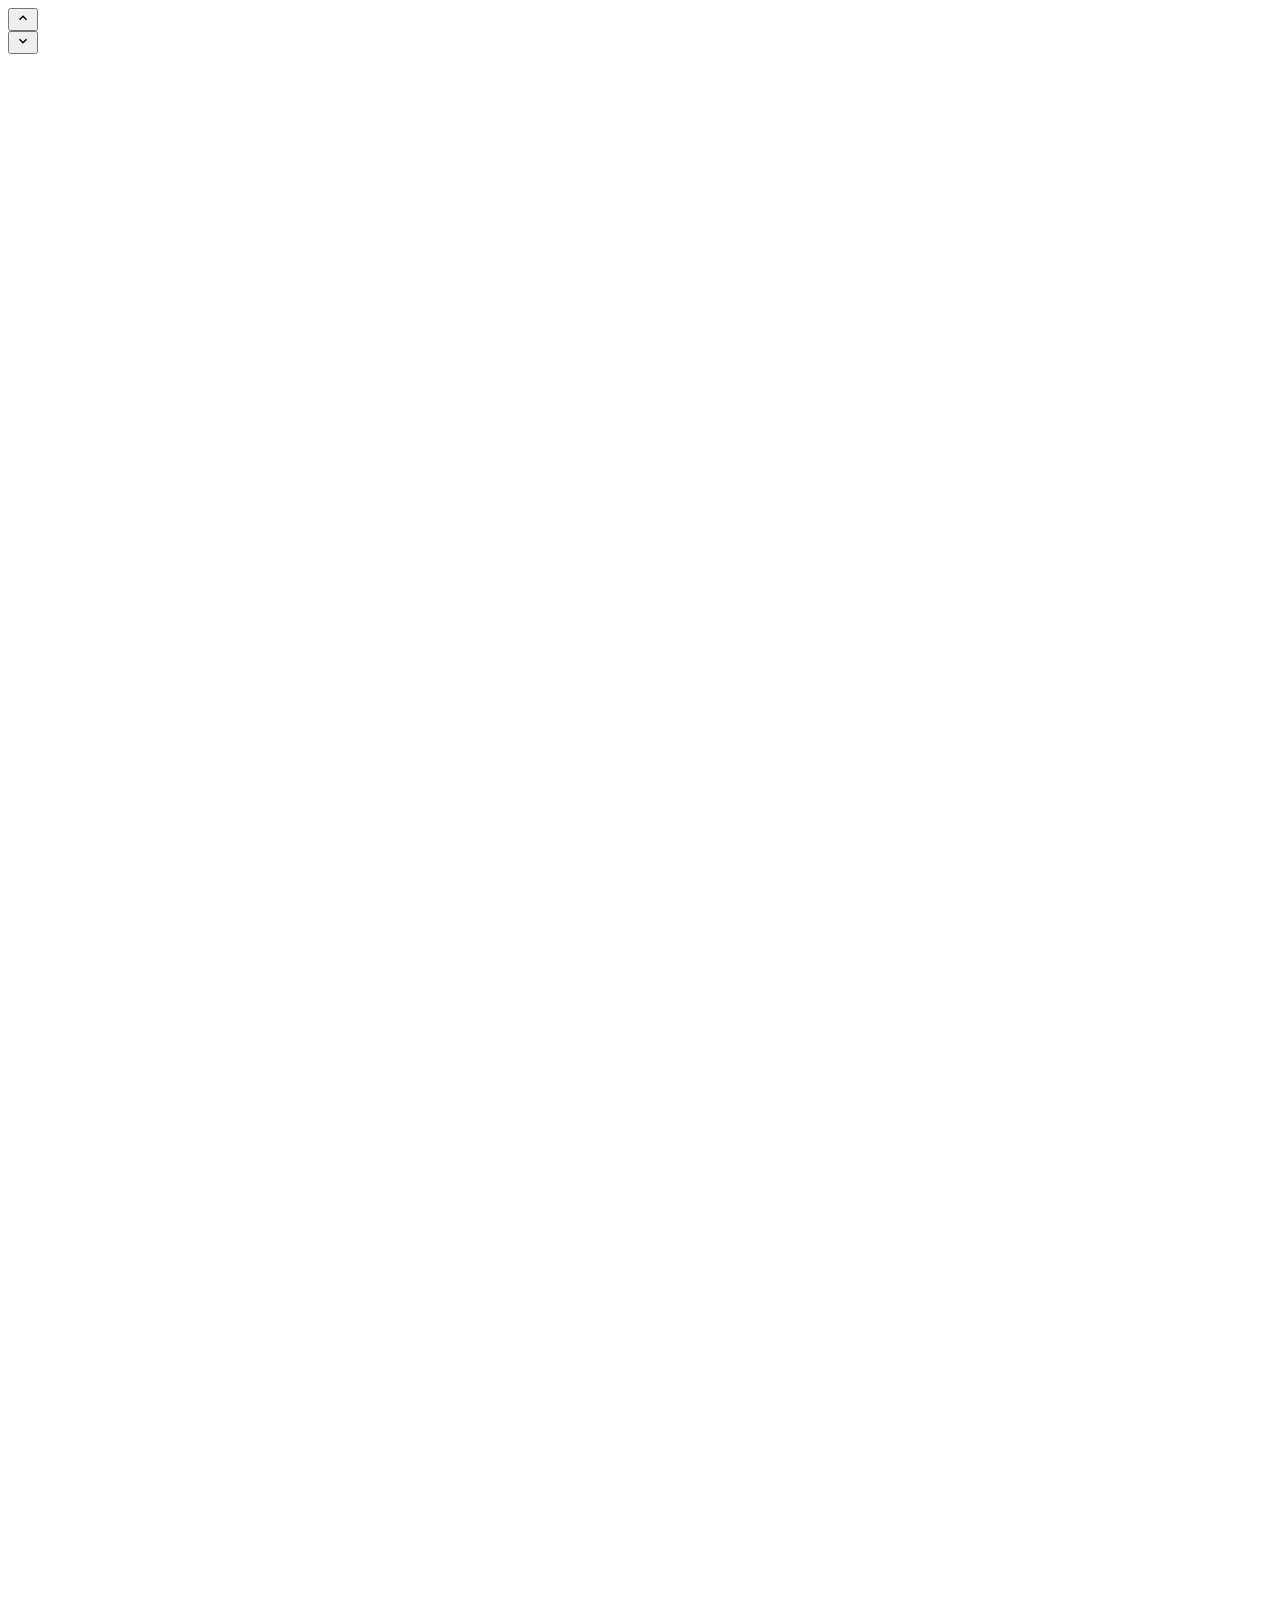
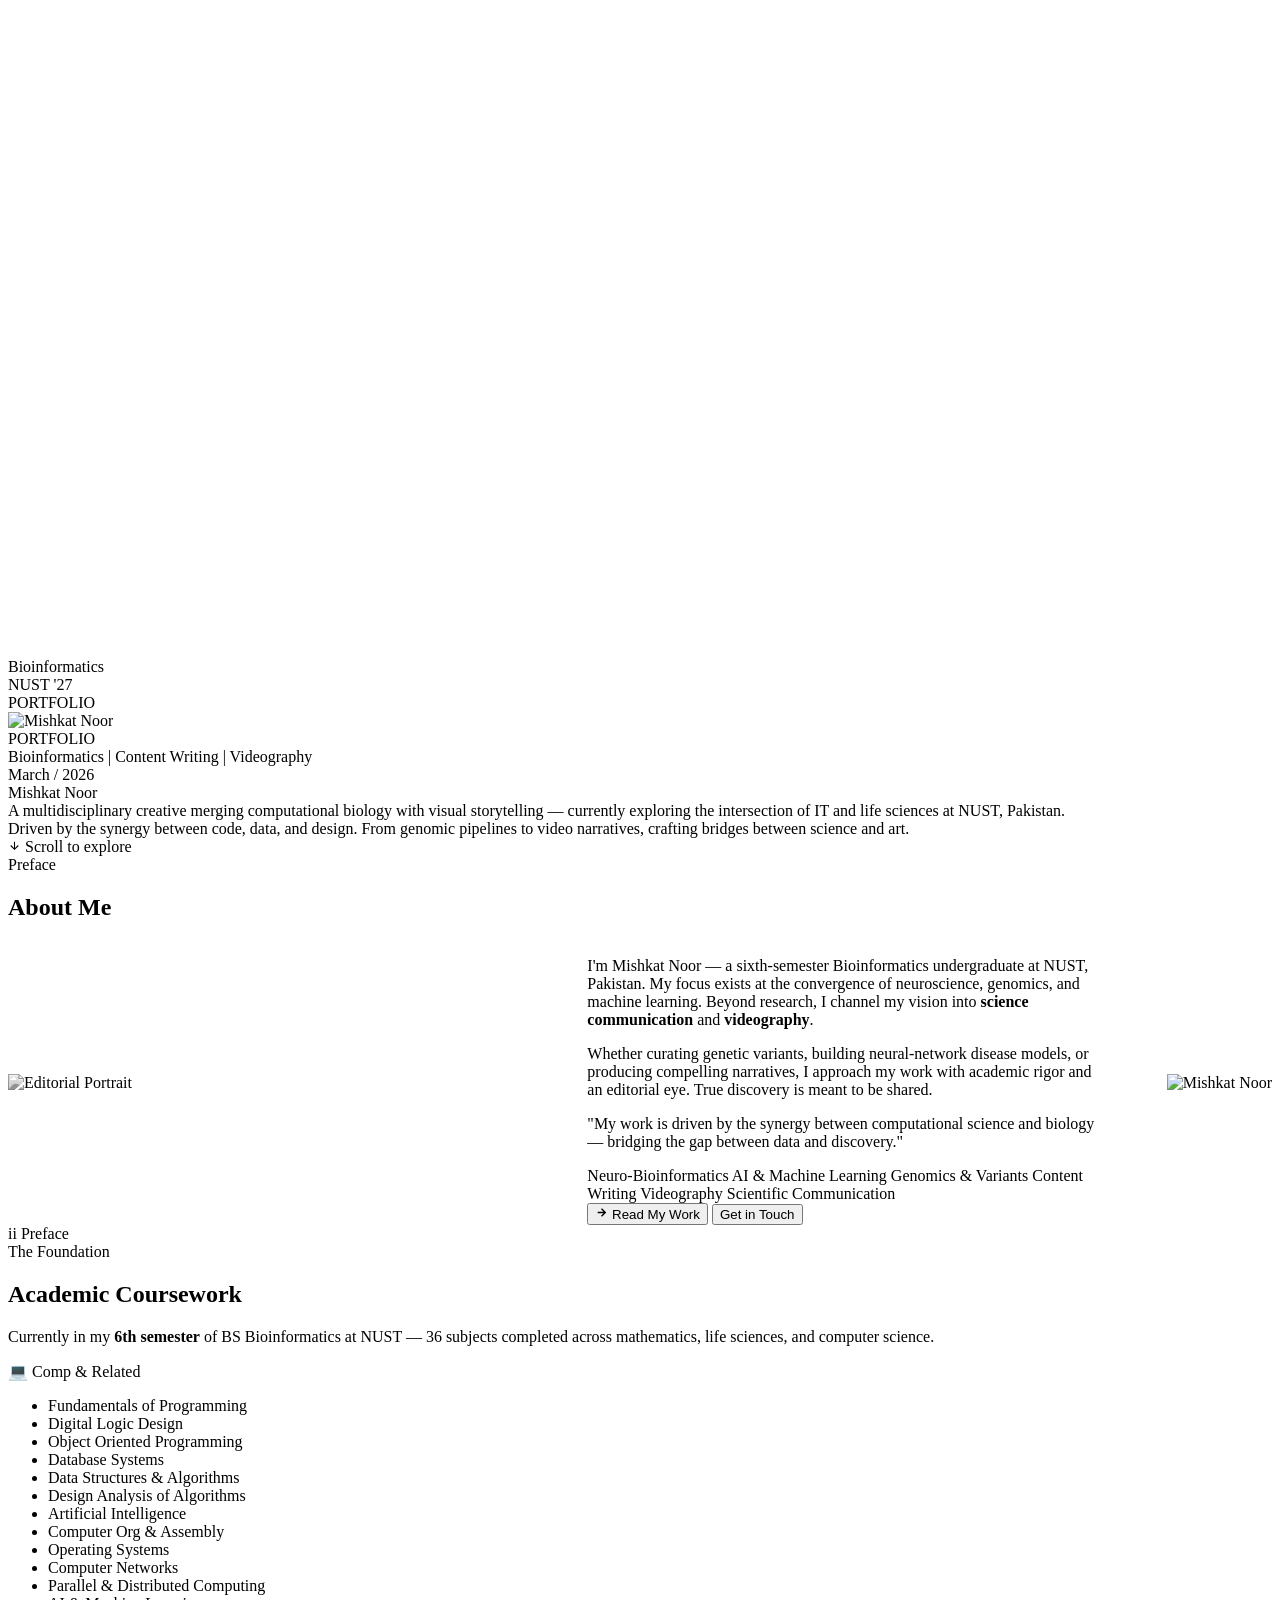
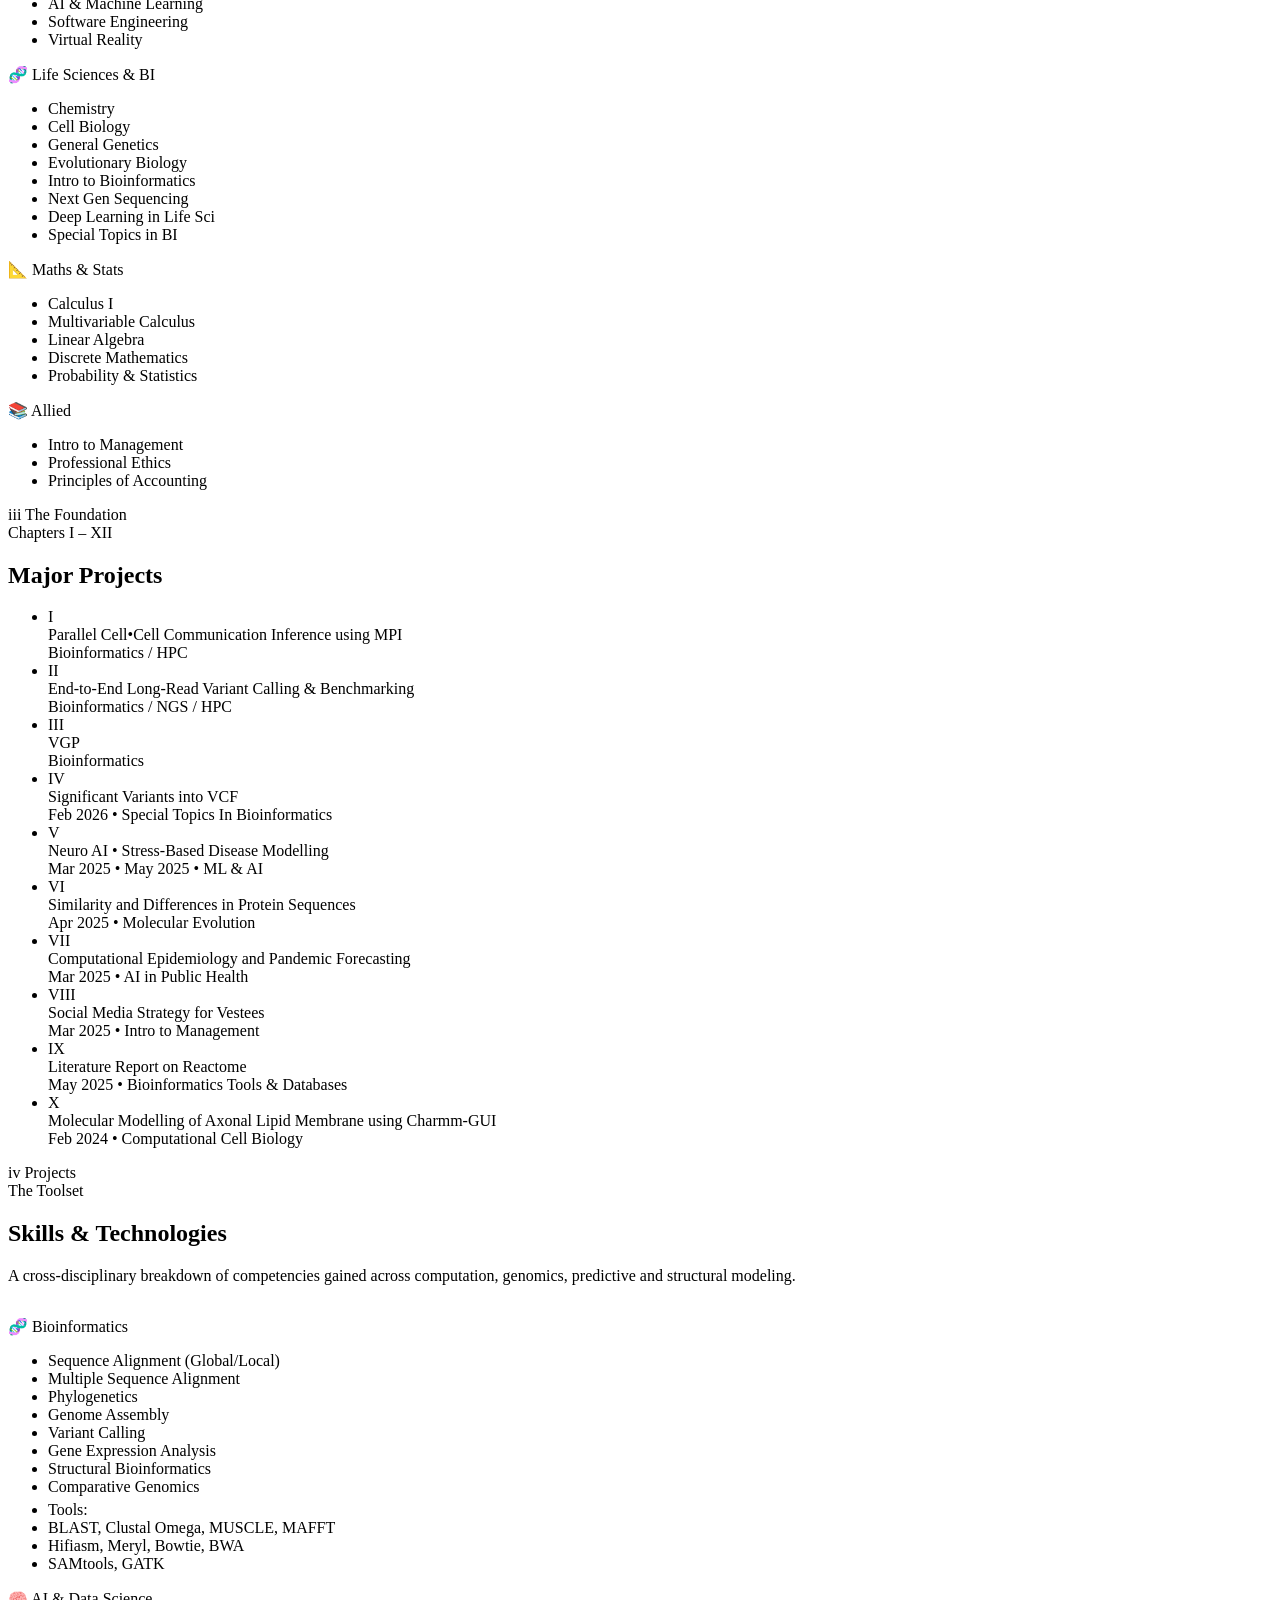
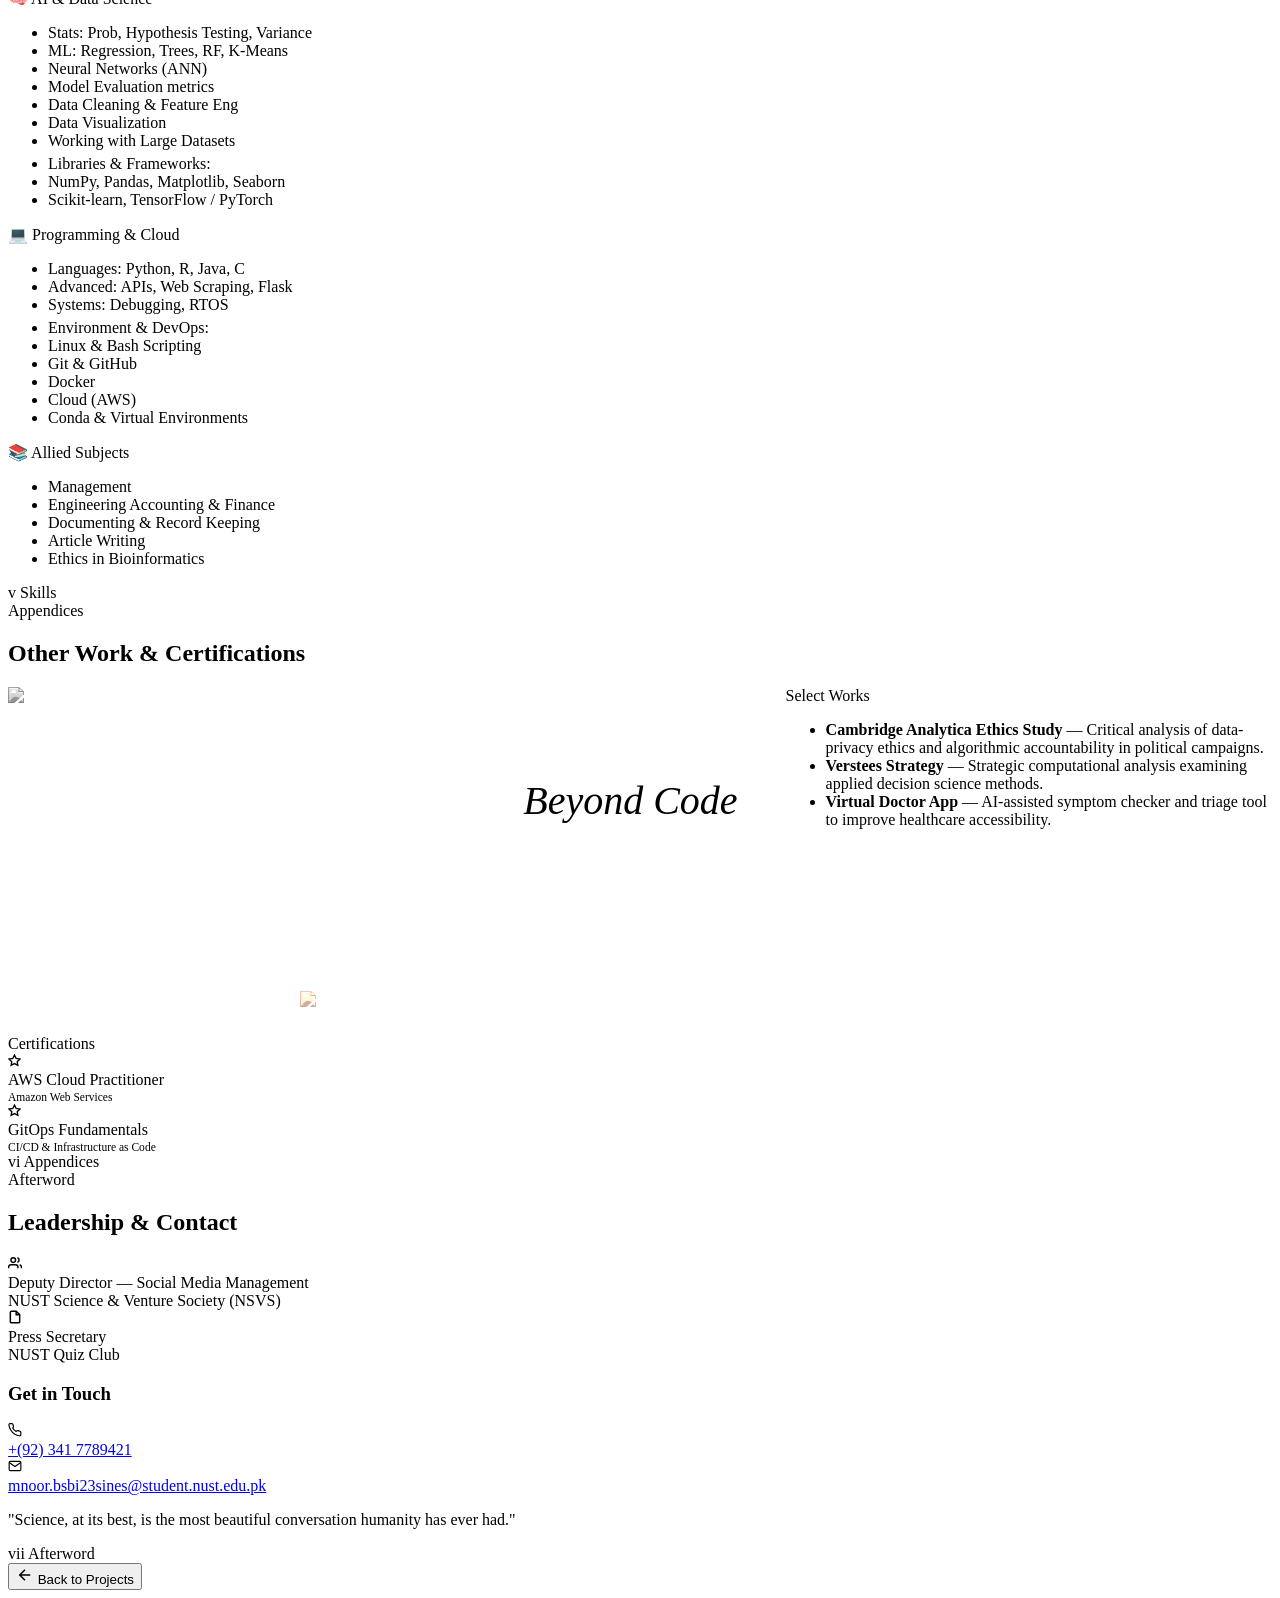
==== index.html @ e9799fce "Portfolio file" ====
<!DOCTYPE html>
<html lang="en">

<head>
  <meta charset="UTF-8" />
  <meta name="viewport" content="width=device-width, initial-scale=1.0" />
  <title>Mishkat Noor — Bioinformatics @ NUST</title>
  <meta name="description"
    content="Portfolio of Mishkat Noor, BSc Bioinformatics student at NUST (2023-27), specialising in Neuro-Bioinformatics, AI/ML and scientific communication." />
  <link rel="preconnect" href="https://fonts.googleapis.com" />
  <link rel="preconnect" href="https://fonts.gstatic.com" crossorigin />
  <link
    href="https://fonts.googleapis.com/css2?family=Syne:wght@400;500;600;700;800&family=Playfair+Display:ital,wght@0,400;0,500;0,600;0,700;1,400;1,500&family=Inter:wght@300;400;500;600&display=swap"
    rel="stylesheet" />

  <link rel="stylesheet" href="style.css" />
  <link rel="stylesheet" href="editorial-override.css" />
</head>

<body>

  <div id="progress"></div>

  <!-- Arrow Up -->
  <button class="nav-arrow hidden" id="arrow-up" aria-label="Previous page">
    <svg width="14" height="14" viewBox="0 0 24 24" fill="none" stroke="currentColor" stroke-width="2.5">
      <path d="M18 15l-6-6-6 6" />
    </svg>
  </button>

  <!-- Page Dots -->
  <div id="page-dots"></div>

  <!-- Arrow Down -->
  <button class="nav-arrow" id="arrow-down" aria-label="Next page">
    <svg width="14" height="14" viewBox="0 0 24 24" fill="none" stroke="currentColor" stroke-width="2.5">
      <path d="M6 9l6 6 6-6" />
    </svg>
  </button>

  <!-- TOC Sidebar -->
  <nav id="toc" aria-label="Table of Contents"></nav>

  <!-- PAGER -->
  <div id="pager">
    <div id="pages-track">
      <div id="pages-strip">

        <!-- ══ PAGE 1 — HERO (Dark Editorial) ══ -->
        <section class="page hero-page" id="p0">
          <div class="hero-pop">
            <!-- Gradient line top -->
            <div class="hero-deco hero-deco-line-top"></div>

            <!-- Floating circles -->
            <div class="hero-deco hero-deco-circle hero-deco-c1"></div>
            <div class="hero-deco hero-deco-circle hero-deco-c2"></div>
            <div class="hero-deco hero-deco-circle hero-deco-c3"></div>

            <!-- Dotted arc -->
            <div class="hero-arc"></div>

            <!-- Crosshairs -->
            <div class="hero-crosshair hero-cross-1 fi d3"></div>
            <div class="hero-crosshair hero-cross-2 fi d4"></div>

            <!-- Spinning stars -->
            <div class="hero-star hero-star-1 fi d3">
              <svg viewBox="0 0 24 24" fill="none" stroke="var(--pink)" stroke-width="1.5">
                <path d="M12 2v20M2 12h20M4.93 4.93l14.14 14.14M19.07 4.93L4.93 19.07" />
              </svg>
            </div>
            <div class="hero-star hero-star-2 fi d4">
              <svg viewBox="0 0 24 24" fill="none" stroke="var(--blue)" stroke-width="1.5">
                <path d="M12 2v20M2 12h20M4.93 4.93l14.14 14.14M19.07 4.93L4.93 19.07" />
              </svg>
            </div>
            <div class="hero-star hero-star-3 fi d5">
              <svg viewBox="0 0 24 24" fill="none" stroke="var(--yellow)" stroke-width="1.5">
                <path d="M12 2v20M2 12h20M4.93 4.93l14.14 14.14M19.07 4.93L4.93 19.07" />
              </svg>
            </div>

            <!-- Pastel pills -->
            <div class="hero-pill hero-pill-1 fi d4">Bioinformatics</div>
            <div class="hero-pill hero-pill-2 fi d5">NUST '27</div>



            <!-- Back text (filled, behind photo) -->
            <div class="hero-text-layer hero-text-back fi-left" aria-hidden="true">
              <span class="hero-text-line">PORTFOLIO</span>
            </div>

            <!-- Photo (middle layer) -->
            <div class="hero-photo-wrap fi-scale d2">
              <img src="src/dp.png" alt="Mishkat Noor" class="hero-photo-pop" />
            </div>

            <!-- Front text (outlined, in front of photo) -->
            <div class="hero-text-layer hero-text-front fi-right d1" aria-hidden="true">
              <span class="hero-text-line">PORTFOLIO</span>
            </div>

            <!-- Corner info -->
            <div class="hero-corner hero-tl fi d3">Bioinformatics | Content Writing | Videography</div>
            <div class="hero-corner hero-tr fi d3">March / 2026<br>Mishkat Noor</div>

            <!-- Bottom info panels -->
            <div class="hero-corner hero-bl fi d4">A multidisciplinary creative merging computational biology with
              visual storytelling — currently exploring the intersection
              of IT and life sciences at NUST, Pakistan.</div>
            <div class="hero-corner hero-br fi d4">Driven by the synergy between code, data, and design. From genomic
              pipelines to video narratives, crafting bridges between science and art.</div>

            <div class="hero-scroll-hint fi d5">
              <svg width="13" height="13" viewBox="0 0 24 24" fill="none" stroke="currentColor" stroke-width="2">
                <path d="M12 5v14M5 12l7 7 7-7" />
              </svg>
              Scroll to explore
            </div>
          </div>
        </section>

        <!-- ══ PAGE 2 — PREFACE ══ -->
        <section class="page" id="p1">
          <div class="page-inner">
            <span class="label fi">Preface</span>
            <div class="binding-line fi d1"></div>
            <h2 class="section-title fi d1">About Me</h2>
            <div class="preface-layout" style="display: flex; gap: 4rem; align-items: center;">
  <div style="flex: 1;"><img src="src/dp.png" alt="Editorial Portrait" style="width: 100%; object-fit: cover; filter: grayscale(100%); mix-blend-mode: multiply;" /></div>
  <div style="flex: 1;">
                <p class="fi d2">I'm Mishkat Noor — a sixth-semester Bioinformatics undergraduate at NUST, Pakistan. My focus exists at the convergence of neuroscience, genomics, and machine learning. Beyond research, I channel my vision into <strong>science communication</strong> and <strong>videography</strong>.</p>
                <p class="fi d2">Whether curating genetic variants, building neural-network disease models, or producing compelling narratives, I approach my work with academic rigor and an editorial eye. True discovery is meant to be shared.</p>
                <div class="hero-epigraph fi d3">
                  <p>"My work is driven by the synergy between computational science and biology — bridging the gap
                    between data and discovery."</p>
                </div>
                <div class="tag-wrap fi d3">
                  <span class="tag"><span class="tag-dot"></span>Neuro-Bioinformatics</span>
                  <span class="tag"><span class="tag-dot"></span>AI &amp; Machine Learning</span>
                  <span class="tag"><span class="tag-dot"></span>Genomics &amp; Variants</span>
                  <span class="tag"><span class="tag-dot"></span>Content Writing</span>
                  <span class="tag"><span class="tag-dot"></span>Videography</span>
                  <span class="tag"><span class="tag-dot"></span>Scientific Communication</span>
                </div>
                <div class="hero-cta fi d4">
                  <button class="btn-primary" onclick="goTo(3)">
                    <svg width="13" height="13" viewBox="0 0 24 24" fill="none" stroke="currentColor"
                      stroke-width="2.5">
                      <path d="M5 12h14M12 5l7 7-7 7" />
                    </svg>
                    Read My Work
                  </button>
                  <button class="btn-ghost" onclick="goTo(5)">Get in Touch</button>
                </div>
              </div>
              <div class="fi d3">
                <img src="src/dp.png" alt="Mishkat Noor" class="preface-photo" loading="lazy" />
              </div>
            </div>
          </div>
          <span class="page-num">ii</span>
          <span class="chapter-marker">Preface</span>
        </section>

        <!-- ══ PAGE 3 — FOUNDATION ══ -->
        <section class="page alt" id="p2">
          <div class="page-inner scrollable">
            <span class="label fi">The Foundation</span>
            <div class="binding-line fi d1"></div>
            <h2 class="section-title fi d1">Academic Coursework</h2>
            <p class="fi d2">Currently in my <strong>6th semester</strong> of BS Bioinformatics at NUST — 36 subjects
              completed across mathematics, life sciences, and computer science.</p>

            <div class="course-columns fi d3">
              <!-- CS & Related -->
              <div class="course-col">
                <div class="course-col-header">💻 Comp &amp; Related</div>
                <ul class="course-col-list">
                  <li>Fundamentals of Programming</li>
                  <li>Digital Logic Design</li>
                  <li>Object Oriented Programming</li>
                  <li>Database Systems</li>
                  <li>Data Structures &amp; Algorithms</li>
                  <li>Design Analysis of Algorithms</li>
                  <li>Artificial Intelligence</li>
                  <li>Computer Org &amp; Assembly</li>
                  <li>Operating Systems</li>
                  <li>Computer Networks</li>
                  <li>Parallel &amp; Distributed Computing</li>
                  <li>AI &amp; Machine Learning</li>
                  <li>Software Engineering</li>
                  <li>Virtual Reality</li>
                </ul>
              </div>

              <!-- Life Sciences & BI -->
              <div class="course-col">
                <div class="course-col-header">🧬 Life Sciences &amp; BI</div>
                <ul class="course-col-list">
                  <li>Chemistry</li>
                  <li>Cell Biology</li>
                  <li>General Genetics</li>
                  <li>Evolutionary Biology</li>
                  <li>Intro to Bioinformatics</li>
                  <li>Next Gen Sequencing</li>
                  <li>Deep Learning in Life Sci</li>
                  <li>Special Topics in BI</li>
                </ul>
              </div>

              <!-- Math & Stats -->
              <div class="course-col">
                <div class="course-col-header">📐 Maths &amp; Stats</div>
                <ul class="course-col-list">
                  <li>Calculus I</li>
                  <li>Multivariable Calculus</li>
                  <li>Linear Algebra</li>
                  <li>Discrete Mathematics</li>
                  <li>Probability &amp; Statistics</li>
                </ul>
              </div>

              <!-- Allied -->
              <div class="course-col">
                <div class="course-col-header">📚 Allied</div>
                <ul class="course-col-list">
                  <li>Intro to Management</li>
                  <li>Professional Ethics</li>
                  <li>Principles of Accounting</li>
                </ul>
              </div>
            </div>
          </div>
          <span class="page-num">iii</span>
          <span class="chapter-marker">The Foundation</span>
        </section>

        <!-- ══ PAGE 4 — CHAPTERS (PROJECTS) ══ -->
        <section class="page" id="p3">
          <div class="page-inner scrollable">
            <span class="label fi">Chapters I – XII</span>
            <div class="binding-line fi d1"></div>
            <h2 class="section-title fi d1">Major Projects</h2>
            <ul class="compact-project-list fi d2">
              <li class="compact-project-item" onclick="openProject(0)">
                <div class="compact-project-num">I</div>
                <div class="compact-project-info">
                  <div class="compact-project-title">Parallel Cell•Cell Communication Inference using MPI</div>
                  <div class="compact-project-meta">Bioinformatics / HPC</div>
                </div>
              </li>
              <li class="compact-project-item" onclick="openProject(1)">
                <div class="compact-project-num">II</div>
                <div class="compact-project-info">
                  <div class="compact-project-title">End-to-End Long-Read Variant Calling &amp; Benchmarking</div>
                  <div class="compact-project-meta">Bioinformatics / NGS / HPC</div>
                </div>
              </li>
              <li class="compact-project-item" onclick="openProject(2)">
                <div class="compact-project-num">III</div>
                <div class="compact-project-info">
                  <div class="compact-project-title">VGP</div>
                  <div class="compact-project-meta">Bioinformatics</div>
                </div>
              </li>
              <li class="compact-project-item" onclick="openProject(3)">
                <div class="compact-project-num">IV</div>
                <div class="compact-project-info">
                  <div class="compact-project-title">Significant Variants into VCF</div>
                  <div class="compact-project-meta">Feb 2026 • Special Topics In Bioinformatics</div>
                </div>
              </li>
              <li class="compact-project-item" onclick="openProject(4)">
                <div class="compact-project-num">V</div>
                <div class="compact-project-info">
                  <div class="compact-project-title">Neuro AI • Stress-Based Disease Modelling</div>
                  <div class="compact-project-meta">Mar 2025 • May 2025 • ML &amp; AI</div>
                </div>
              </li>
              <li class="compact-project-item" onclick="openProject(5)">
                <div class="compact-project-num">VI</div>
                <div class="compact-project-info">
                  <div class="compact-project-title">Similarity and Differences in Protein Sequences</div>
                  <div class="compact-project-meta">Apr 2025 • Molecular Evolution</div>
                </div>
              </li>
              <li class="compact-project-item" onclick="openProject(6)">
                <div class="compact-project-num">VII</div>
                <div class="compact-project-info">
                  <div class="compact-project-title">Computational Epidemiology and Pandemic Forecasting</div>
                  <div class="compact-project-meta">Mar 2025 • AI in Public Health</div>
                </div>
              </li>
              <li class="compact-project-item" onclick="openProject(7)">
                <div class="compact-project-num">VIII</div>
                <div class="compact-project-info">
                  <div class="compact-project-title">Social Media Strategy for Vestees</div>
                  <div class="compact-project-meta">Mar 2025 • Intro to Management</div>
                </div>
              </li>
              <li class="compact-project-item" onclick="openProject(8)">
                <div class="compact-project-num">IX</div>
                <div class="compact-project-info">
                  <div class="compact-project-title">Literature Report on Reactome</div>
                  <div class="compact-project-meta">May 2025 • Bioinformatics Tools &amp; Databases</div>
                </div>
              </li>
              <li class="compact-project-item" onclick="openProject(9)">
                <div class="compact-project-num">X</div>
                <div class="compact-project-info">
                  <div class="compact-project-title">Molecular Modelling of Axonal Lipid Membrane using Charmm-GUI</div>
                  <div class="compact-project-meta">Feb 2024 • Computational Cell Biology</div>
                </div>
              </li>
            </ul>
          </div>
          <span class="page-num">iv</span>
          <span class="chapter-marker">Projects</span>
        </section>

        <!-- ══ PAGE 5 — SKILLS ══ -->
        <section class="page alt" id="p4">
          <div class="page-inner scrollable">
            <span class="label fi">The Toolset</span>
            <div class="binding-line fi d1"></div>
            <h2 class="section-title fi d1">Skills &amp; Technologies</h2>
            <p class="fi d2">A cross-disciplinary breakdown of competencies gained across computation, genomics,
              predictive and structural modeling.</p>

            <div class="course-columns fi d3" style="margin-top: 2rem;">
              <!-- Bioinformatics & Genomics -->
              <div class="course-col">
                <div class="course-col-header">🧬 Bioinformatics</div>
                <ul class="course-col-list">
                  <li>Sequence Alignment (Global/Local)</li>
                  <li>Multiple Sequence Alignment</li>
                  <li>Phylogenetics</li>
                  <li>Genome Assembly</li>
                  <li>Variant Calling</li>
                  <li>Gene Expression Analysis</li>
                  <li>Structural Bioinformatics</li>
                  <li>Comparative Genomics</li>
                  <li style="margin-top: 5px; color: var(--ink); font-weight: 500;">Tools:</li>
                  <li>BLAST, Clustal Omega, MUSCLE, MAFFT</li>
                  <li>Hifiasm, Meryl, Bowtie, BWA</li>
                  <li>SAMtools, GATK</li>
                </ul>
              </div>

              <!-- AI & Machine Learning -->
              <div class="course-col">
                <div class="course-col-header">🧠 AI &amp; Data Science</div>
                <ul class="course-col-list">
                  <li>Stats: Prob, Hypothesis Testing, Variance</li>
                  <li>ML: Regression, Trees, RF, K-Means</li>
                  <li>Neural Networks (ANN)</li>
                  <li>Model Evaluation metrics</li>
                  <li>Data Cleaning &amp; Feature Eng</li>
                  <li>Data Visualization</li>
                  <li>Working with Large Datasets</li>
                  <li style="margin-top: 5px; color: var(--ink); font-weight: 500;">Libraries &amp; Frameworks:</li>
                  <li>NumPy, Pandas, Matplotlib, Seaborn</li>
                  <li>Scikit-learn, TensorFlow / PyTorch</li>
                </ul>
              </div>

              <!-- Dev & Systems -->
              <div class="course-col">
                <div class="course-col-header">💻 Programming &amp; Cloud</div>
                <ul class="course-col-list">
                  <li>Languages: Python, R, Java, C</li>
                  <li>Advanced: APIs, Web Scraping, Flask</li>
                  <li>Systems: Debugging, RTOS</li>
                  <li style="margin-top: 5px; color: var(--ink); font-weight: 500;">Environment &amp; DevOps:</li>
                  <li>Linux &amp; Bash Scripting</li>
                  <li>Git &amp; GitHub</li>
                  <li>Docker</li>
                  <li>Cloud (AWS)</li>
                  <li>Conda &amp; Virtual Environments</li>
                </ul>
              </div>

              <!-- Digital Logic & Core -->
              <div class="course-col">
                <div class="course-col-header">📚 Allied Subjects</div>
                <ul class="course-col-list">
                  <li>Management</li>
                  <li>Engineering Accounting &amp; Finance</li>
                  <li>Documenting &amp; Record Keeping</li>
                  <li>Article Writing</li>
                  <li>Ethics in Bioinformatics</li>
                </ul>
              </div>
            </div>
          </div>
          <span class="page-num">v</span>
          <span class="chapter-marker">Skills</span>
        </section>

        <!-- ══ PAGE 6 — APPENDICES ══ -->
        <section class="page" id="p5">
          <div class="page-inner">
            <span class="label fi">Appendices</span>
            <div class="binding-line fi d1"></div>
            <h2 class="section-title fi d1">Other Work &amp; Certifications</h2>
            <div class="appendix-grid fi d2" style="display: grid; grid-template-columns: minmax(0, 1.5fr) 1fr; gap: 3rem; align-items: start;">
  <div class="collage-layer" style="position: relative; height: 300px; width: 100%;">
    <img src="src/dp.png" style="position: absolute; top: 0; left: 0; width: 60%; filter: grayscale(100%); object-fit: cover; border: 1px solid var(--ink); z-index: 2;" />
    <img src="src/dp.png" style="position: absolute; bottom: -20px; right: 10%; width: 50%; opacity: 0.8; filter: sepia(100%) hue-rotate(330deg); z-index: 1;" />
    <div style="position: absolute; top: 30%; right: 0; font-family: var(--serif); font-size: 2.5rem; font-style: italic; color: var(--pink); z-index: 3;">Beyond Code</div>
  </div>
              <div>
                <div class="appendix-section-title">Select Works</div>
                <ul class="appendix-list">
                  <li><span><strong>Cambridge Analytica Ethics Study</strong> — Critical analysis of data-privacy ethics
                      and algorithmic accountability in political campaigns.</span></li>
                  <li><span><strong>Verstees Strategy</strong> — Strategic computational analysis examining applied
                      decision science methods.</span></li>
                  <li><span><strong>Virtual Doctor App</strong> — AI-assisted symptom checker and triage tool to improve
                      healthcare accessibility.</span></li>
                </ul>
              </div>
              <div>
                <div class="appendix-section-title">Certifications</div>
                <div class="cert-item">
                  <div class="cert-icon">
                    <svg width="13" height="13" viewBox="0 0 24 24" fill="none" stroke="currentColor"
                      stroke-width="2.5">
                      <path
                        d="M12 2l3.09 6.26L22 9.27l-5 4.87 1.18 6.88L12 17.77l-6.18 3.25L7 14.14 2 9.27l6.91-1.01L12 2z" />
                    </svg>
                  </div>
                  <div>
                    <div class="cert-name">AWS Cloud Practitioner</div>
                    <div style="font-size:.72rem;color:var(--ink-muted);margin-top:2px;">Amazon Web Services</div>
                  </div>
                </div>
                <div class="cert-item">
                  <div class="cert-icon">
                    <svg width="13" height="13" viewBox="0 0 24 24" fill="none" stroke="currentColor"
                      stroke-width="2.5">
                      <path
                        d="M12 2l3.09 6.26L22 9.27l-5 4.87 1.18 6.88L12 17.77l-6.18 3.25L7 14.14 2 9.27l6.91-1.01L12 2z" />
                    </svg>
                  </div>
                  <div>
                    <div class="cert-name">GitOps Fundamentals</div>
                    <div style="font-size:.72rem;color:var(--ink-muted);margin-top:2px;">CI/CD &amp; Infrastructure as
                      Code</div>
                  </div>
                </div>
              </div>
            </div>
          </div>
          <span class="page-num">vi</span>
          <span class="chapter-marker">Appendices</span>
        </section>

        <!-- ══ PAGE 7 — AFTERWORD ══ -->
        <section class="page alt" id="p6">
          <div class="page-inner">
            <span class="label fi">Afterword</span>
            <div class="binding-line fi d1"></div>
            <h2 class="section-title fi d1">Leadership &amp; Contact</h2>
            <div class="leadership-list fi d2">
              <div class="leadership-item">
                <div class="role-icon">
                  <svg width="14" height="14" viewBox="0 0 24 24" fill="none" stroke="currentColor" stroke-width="2.5">
                    <path d="M17 21v-2a4 4 0 0 0-4-4H5a4 4 0 0 0-4 4v2" />
                    <circle cx="9" cy="7" r="4" />
                    <path d="M23 21v-2a4 4 0 0 0-3-3.87" />
                    <path d="M16 3.13a4 4 0 0 1 0 7.75" />
                  </svg>
                </div>
                <div>
                  <div class="role-title">Deputy Director — Social Media Management</div>
                  <div class="role-org">NUST Science &amp; Venture Society (NSVS)</div>
                </div>
              </div>
              <div class="leadership-item">
                <div class="role-icon">
                  <svg width="14" height="14" viewBox="0 0 24 24" fill="none" stroke="currentColor" stroke-width="2.5">
                    <path d="M14 2H6a2 2 0 0 0-2 2v16a2 2 0 0 0 2 2h12a2 2 0 0 0 2-2V8z" />
                    <polyline points="14 2 14 8 20 8" />
                  </svg>
                </div>
                <div>
                  <div class="role-title">Press Secretary</div>
                  <div class="role-org">NUST Quiz Club</div>
                </div>
              </div>
            </div>
            <div class="contact-section fi d3">
              <h3 class="chapter-title">Get in Touch</h3>
              <div class="contact-grid">
                <div class="contact-row">
                  <div class="contact-icon">
                    <svg width="14" height="14" viewBox="0 0 24 24" fill="none" stroke="currentColor" stroke-width="2">
                      <path
                        d="M22 16.92v3a2 2 0 0 1-2.18 2 19.79 19.79 0 0 1-8.63-3.07A19.5 19.5 0 0 1 4.69 12 19.79 19.79 0 0 1 1.61 3.18 2 2 0 0 1 3.6 1h3a2 2 0 0 1 2 1.72c.127.96.361 1.903.7 2.81a2 2 0 0 1-.45 2.11L7.91 8.51a16 16 0 0 0 6 6l.93-.93a2 2 0 0 1 2.11-.45c.907.339 1.85.573 2.81.7A2 2 0 0 1 21.72 16l.2.92z" />
                    </svg>
                  </div>
                  <a href="tel:+923417789421">+(92) 341 7789421</a>
                </div>
                <div class="contact-row">
                  <div class="contact-icon">
                    <svg width="14" height="14" viewBox="0 0 24 24" fill="none" stroke="currentColor" stroke-width="2">
                      <path d="M4 4h16c1.1 0 2 .9 2 2v12c0 1.1-.9 2-2 2H4c-1.1 0-2-.9-2-2V6c0-1.1.9-2 2-2z" />
                      <polyline points="22,6 12,13 2,6" />
                    </svg>
                  </div>
                  <a href="mailto:mnoor.bsbi23sines@student.nust.edu.pk"
                    style="word-break:break-all;">mnoor.bsbi23sines@student.nust.edu.pk</a>
                </div>
              </div>
            </div>
            <p class="closing-note fi d4">"Science, at its best, is the most beautiful conversation humanity has ever
              had."</p>
          </div>
          <span class="page-num">vii</span>
          <span class="chapter-marker">Afterword</span>
        </section>

      </div><!-- /pages-strip -->
    </div><!-- /pages-track -->
  </div><!-- /pager -->

  <!-- Project Modal -->
  <div id="project-modal" class="project-modal">
    <button class="modal-close-btn" onclick="closeProject()">
      <svg width="18" height="18" viewBox="0 0 24 24" fill="none" stroke="currentColor" stroke-width="2">
        <path d="M19 12H5M12 19l-7-7 7-7" />
      </svg>
      Back to Projects
    </button>
    <div id="project-modal-content" class="modal-content-wrap"></div>
  </div>

  <script src="app.js" defer></script>

</body>

</html>
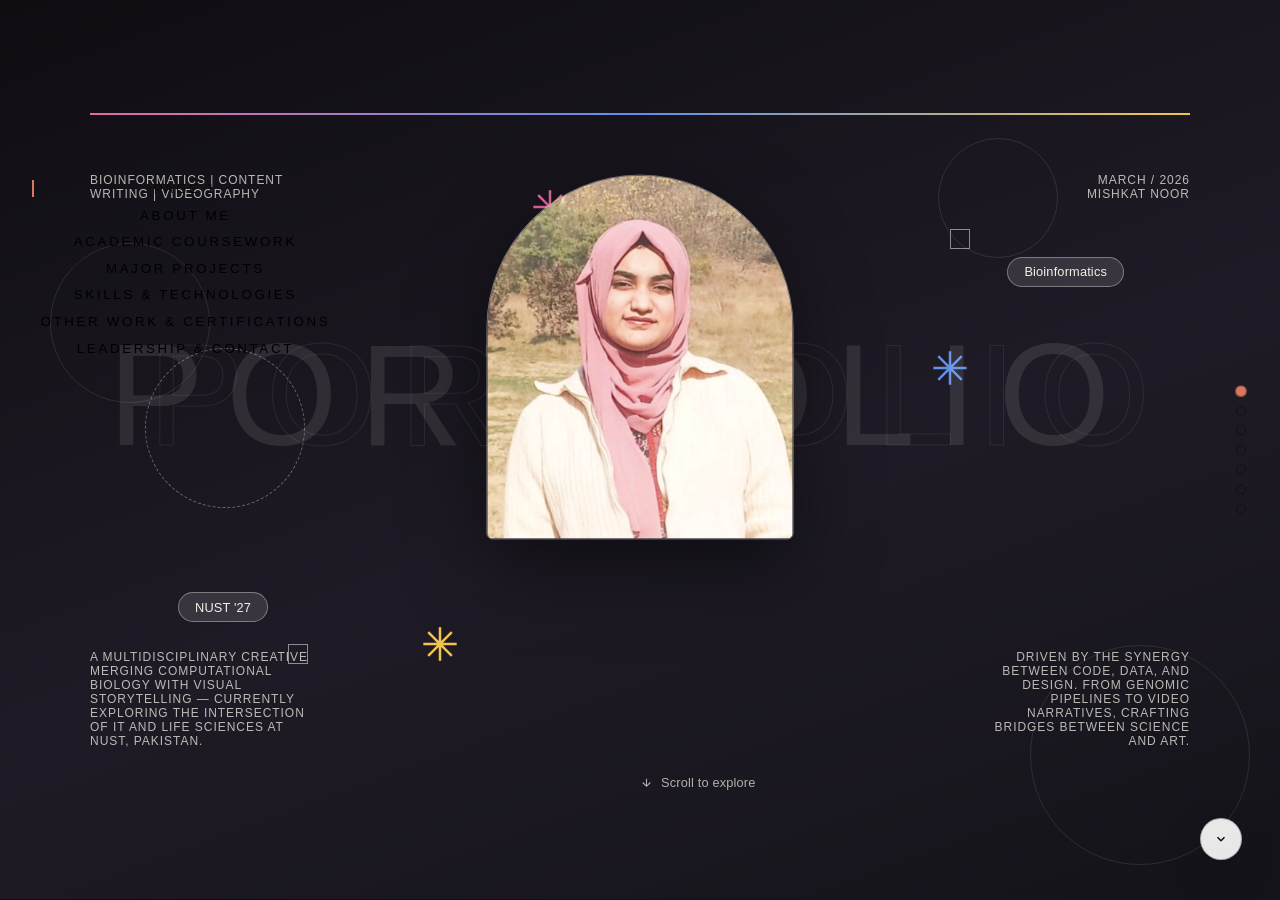
==== commit 3a750df4: "fixed" ====
--- a/index.html
+++ b/index.html
@@ -94,7 +94,7 @@
 
             <!-- Photo (middle layer) -->
             <div class="hero-photo-wrap fi-scale d2">
-              <img src="src/dp.png" alt="Mishkat Noor" class="hero-photo-pop" />
+              <img src="edited.jpg" alt="Mishkat Noor" class="hero-photo-pop" />
             </div>
 
             <!-- Front text (outlined, in front of photo) -->
@@ -129,7 +129,7 @@
             <div class="binding-line fi d1"></div>
             <h2 class="section-title fi d1">About Me</h2>
             <div class="preface-layout" style="display: flex; gap: 4rem; align-items: center;">
-  <div style="flex: 1;"><img src="src/dp.png" alt="Editorial Portrait" style="width: 100%; object-fit: cover; filter: grayscale(100%); mix-blend-mode: multiply;" /></div>
+  <div style="flex: 1;"><img src="edited.jpg" alt="Editorial Portrait" style="width: 100%; object-fit: cover; filter: grayscale(100%); mix-blend-mode: multiply;" /></div>
   <div style="flex: 1;">
                 <p class="fi d2">I'm Mishkat Noor — a sixth-semester Bioinformatics undergraduate at NUST, Pakistan. My focus exists at the convergence of neuroscience, genomics, and machine learning. Beyond research, I channel my vision into <strong>science communication</strong> and <strong>videography</strong>.</p>
                 <p class="fi d2">Whether curating genetic variants, building neural-network disease models, or producing compelling narratives, I approach my work with academic rigor and an editorial eye. True discovery is meant to be shared.</p>
@@ -157,7 +157,7 @@
                 </div>
               </div>
               <div class="fi d3">
-                <img src="src/dp.png" alt="Mishkat Noor" class="preface-photo" loading="lazy" />
+                <img src="edited.jpg" alt="Mishkat Noor" class="preface-photo" loading="lazy" />
               </div>
             </div>
           </div>
@@ -408,8 +408,8 @@
             <h2 class="section-title fi d1">Other Work &amp; Certifications</h2>
             <div class="appendix-grid fi d2" style="display: grid; grid-template-columns: minmax(0, 1.5fr) 1fr; gap: 3rem; align-items: start;">
   <div class="collage-layer" style="position: relative; height: 300px; width: 100%;">
-    <img src="src/dp.png" style="position: absolute; top: 0; left: 0; width: 60%; filter: grayscale(100%); object-fit: cover; border: 1px solid var(--ink); z-index: 2;" />
-    <img src="src/dp.png" style="position: absolute; bottom: -20px; right: 10%; width: 50%; opacity: 0.8; filter: sepia(100%) hue-rotate(330deg); z-index: 1;" />
+    <img src="edited.jpg" style="position: absolute; top: 0; left: 0; width: 60%; filter: grayscale(100%); object-fit: cover; border: 1px solid var(--ink); z-index: 2;" />
+    <img src="edited.jpg" style="position: absolute; bottom: -20px; right: 10%; width: 50%; opacity: 0.8; filter: sepia(100%) hue-rotate(330deg); z-index: 1;" />
     <div style="position: absolute; top: 30%; right: 0; font-family: var(--serif); font-size: 2.5rem; font-style: italic; color: var(--pink); z-index: 3;">Beyond Code</div>
   </div>
               <div>
--- a/style.css
+++ b/style.css
@@ -0,0 +1,880 @@
+:root {
+  --ink: #0b0b0b;
+  --ink-muted: #4b4b4b;
+  --paper: #f5f0e7;
+  --paper-alt: #efe8dc;
+  --accent: #d9775f;
+  --pink: #e56aa0;
+  --blue: #5f8fea;
+  --yellow: #f1c54b;
+  --green: #4aa37f;
+  --shadow: 0 14px 40px rgba(0, 0, 0, 0.16);
+  --serif: "Playfair Display", serif;
+  --sans: "Syne", sans-serif;
+  --body: "Inter", sans-serif;
+}
+
+* {
+  box-sizing: border-box;
+}
+
+html,
+body {
+  margin: 0;
+  padding: 0;
+  height: 100%;
+}
+
+body {
+  font-family: var(--body);
+  color: var(--ink);
+  background:
+    radial-gradient(circle at 10% 10%, rgba(229, 106, 160, 0.12), transparent 45%),
+    radial-gradient(circle at 90% 20%, rgba(95, 143, 234, 0.18), transparent 40%),
+    radial-gradient(circle at 20% 90%, rgba(241, 197, 75, 0.18), transparent 40%),
+    linear-gradient(135deg, #f8f4ec 0%, #f2e8dc 55%, #f9f1e6 100%);
+  overflow: hidden;
+}
+
+a {
+  color: inherit;
+  text-decoration: none;
+}
+
+a:hover {
+  color: var(--accent);
+}
+
+#progress {
+  position: fixed;
+  top: 0;
+  left: 0;
+  height: 4px;
+  width: 0%;
+  background: linear-gradient(90deg, var(--pink), var(--blue), var(--yellow));
+  z-index: 50;
+  transition: width 0.2s ease;
+}
+
+#pager {
+  height: 100vh;
+  width: 100%;
+  position: relative;
+}
+
+#pages-track {
+  height: 100%;
+  overflow-y: auto;
+  scroll-snap-type: y mandatory;
+  scrollbar-width: none;
+}
+
+#pages-track::-webkit-scrollbar {
+  width: 0;
+  height: 0;
+}
+
+#pages-strip {
+  display: flex;
+  flex-direction: column;
+}
+
+.page {
+  min-height: 100vh;
+  padding: 4rem 6vw 3.5rem;
+  scroll-snap-align: start;
+  display: flex;
+  align-items: center;
+  position: relative;
+  background: rgba(245, 240, 231, 0.85);
+  backdrop-filter: blur(6px);
+  border-bottom: 1px solid rgba(0, 0, 0, 0.06);
+}
+
+.page.alt {
+  background: rgba(239, 232, 220, 0.9);
+}
+
+.page-inner {
+  width: min(1100px, 100%);
+  margin: 0 auto;
+  position: relative;
+}
+
+.scrollable {
+  max-height: calc(100vh - 180px);
+  overflow: auto;
+  padding-right: 1rem;
+}
+
+.label {
+  font-family: var(--sans);
+  font-weight: 600;
+  letter-spacing: 0.3em;
+  font-size: 0.75rem;
+  text-transform: uppercase;
+  color: var(--ink-muted);
+}
+
+.binding-line {
+  height: 2px;
+  width: 90px;
+  background: var(--ink);
+  margin: 0.75rem 0 1.5rem;
+}
+
+.section-title {
+  font-family: var(--serif);
+  font-size: clamp(2rem, 4vw, 3.2rem);
+  margin: 0 0 1.5rem;
+}
+
+.page-num,
+.chapter-marker {
+  position: absolute;
+  bottom: 2rem;
+  font-size: 0.8rem;
+  color: var(--ink-muted);
+  letter-spacing: 0.15em;
+  text-transform: uppercase;
+}
+
+.page-num {
+  left: 6vw;
+}
+
+.chapter-marker {
+  right: 6vw;
+}
+
+.nav-arrow {
+  position: fixed;
+  right: 2.4rem;
+  width: 42px;
+  height: 42px;
+  border-radius: 50%;
+  border: 1px solid rgba(0, 0, 0, 0.25);
+  background: rgba(255, 255, 255, 0.9);
+  color: var(--ink);
+  display: grid;
+  place-items: center;
+  cursor: pointer;
+  z-index: 20;
+  box-shadow: var(--shadow);
+  transition: transform 0.2s ease, background 0.2s ease;
+}
+
+.nav-arrow:hover {
+  transform: translateY(-2px);
+  background: #fff;
+}
+
+#arrow-up {
+  top: 2.5rem;
+}
+
+#arrow-down {
+  bottom: 2.5rem;
+}
+
+.hidden {
+  opacity: 0;
+  pointer-events: none;
+}
+
+#page-dots {
+  position: fixed;
+  right: 2.1rem;
+  top: 50%;
+  transform: translateY(-50%);
+  display: flex;
+  flex-direction: column;
+  gap: 0.6rem;
+  z-index: 20;
+}
+
+.page-dot {
+  width: 10px;
+  height: 10px;
+  border-radius: 50%;
+  border: 1px solid rgba(0, 0, 0, 0.35);
+  background: transparent;
+  cursor: pointer;
+  transition: transform 0.2s ease, background 0.2s ease;
+  padding: 0;
+  appearance: none;
+}
+
+.page-dot.active {
+  transform: scale(1.2);
+  background: var(--accent);
+}
+
+#toc {
+  position: fixed;
+  left: 2rem;
+  top: 20vh;
+  display: flex;
+  flex-direction: column;
+  gap: 0.6rem;
+  z-index: 20;
+  font-size: 0.78rem;
+  color: var(--ink-muted);
+}
+
+.toc-item {
+  font-family: var(--sans);
+  letter-spacing: 0.2em;
+  text-transform: uppercase;
+  cursor: pointer;
+  padding-left: 0.4rem;
+  border-left: 2px solid transparent;
+  transition: color 0.2s ease, border-color 0.2s ease;
+  background: transparent;
+  border-right: none;
+  border-top: none;
+  border-bottom: none;
+}
+
+.toc-item.active {
+  color: var(--ink);
+  border-color: var(--accent);
+}
+
+.hero-page {
+  background: linear-gradient(160deg, #0f0d12 0%, #1f1b26 55%, #141319 100%);
+  color: #f4efe5;
+  overflow: hidden;
+}
+
+.hero-pop {
+  width: min(1100px, 100%);
+  min-height: 78vh;
+  margin: 0 auto;
+  position: relative;
+  padding: 4rem 0;
+}
+
+.hero-deco-line-top {
+  position: absolute;
+  top: 10px;
+  left: 0;
+  right: 0;
+  height: 2px;
+  background: linear-gradient(90deg, var(--pink), var(--blue), var(--yellow));
+}
+
+.hero-deco-circle {
+  position: absolute;
+  border-radius: 50%;
+  opacity: 0.4;
+  border: 1px solid rgba(255, 255, 255, 0.25);
+}
+
+.hero-deco-c1 {
+  width: 160px;
+  height: 160px;
+  top: 20%;
+  left: -40px;
+}
+
+.hero-deco-c2 {
+  width: 120px;
+  height: 120px;
+  top: 5%;
+  right: 12%;
+}
+
+.hero-deco-c3 {
+  width: 220px;
+  height: 220px;
+  bottom: -60px;
+  right: -60px;
+}
+
+.hero-arc {
+  position: absolute;
+  top: 35%;
+  left: 5%;
+  width: 160px;
+  height: 160px;
+  border-radius: 50%;
+  border: 1px dashed rgba(255, 255, 255, 0.35);
+}
+
+.hero-crosshair {
+  position: absolute;
+  width: 20px;
+  height: 20px;
+  border: 1px solid rgba(255, 255, 255, 0.5);
+}
+
+.hero-cross-1 {
+  top: 18%;
+  right: 20%;
+}
+
+.hero-cross-2 {
+  bottom: 20%;
+  left: 18%;
+}
+
+.hero-star {
+  position: absolute;
+  width: 40px;
+  height: 40px;
+  animation: spin 12s linear infinite;
+}
+
+.hero-star-1 {
+  top: 12%;
+  left: 40%;
+}
+
+.hero-star-2 {
+  top: 35%;
+  right: 20%;
+  animation-duration: 16s;
+}
+
+.hero-star-3 {
+  bottom: 20%;
+  left: 30%;
+  animation-duration: 18s;
+}
+
+.hero-pill {
+  position: absolute;
+  padding: 0.4rem 1rem;
+  border-radius: 20px;
+  background: rgba(255, 255, 255, 0.12);
+  border: 1px solid rgba(255, 255, 255, 0.35);
+  font-size: 0.8rem;
+}
+
+.hero-pill-1 {
+  top: 22%;
+  right: 6%;
+}
+
+.hero-pill-2 {
+  bottom: 26%;
+  left: 8%;
+}
+
+.hero-text-layer {
+  position: absolute;
+  left: 0;
+  right: 0;
+  text-align: center;
+  font-family: var(--sans);
+  font-size: clamp(3.5rem, 13vw, 9rem);
+  letter-spacing: 0.15em;
+  text-transform: uppercase;
+  opacity: 0.1;
+  pointer-events: none;
+}
+
+.hero-text-back {
+  top: 30%;
+  color: #f4efe5;
+}
+
+.hero-text-front {
+  top: 30%;
+  color: transparent;
+  -webkit-text-stroke: 1px rgba(244, 239, 229, 0.75);
+}
+
+.hero-photo-wrap {
+  position: relative;
+  width: clamp(180px, 28vw, 320px);
+  height: clamp(220px, 32vw, 380px);
+  margin: 0 auto;
+  border-radius: 999px 999px 40px 40px;
+  overflow: hidden;
+  border: 1px solid rgba(255, 255, 255, 0.4);
+  box-shadow: 0 30px 80px rgba(0, 0, 0, 0.5);
+}
+
+.hero-photo-pop {
+  width: 100%;
+  height: 100%;
+  object-fit: cover;
+  filter: grayscale(0.1) contrast(1.05);
+}
+
+.hero-corner {
+  position: absolute;
+  max-width: 220px;
+  font-size: 0.75rem;
+  letter-spacing: 0.08em;
+  text-transform: uppercase;
+  color: rgba(244, 239, 229, 0.75);
+}
+
+.hero-tl {
+  top: 10%;
+  left: 0;
+}
+
+.hero-tr {
+  top: 10%;
+  right: 0;
+  text-align: right;
+}
+
+.hero-bl {
+  bottom: 8%;
+  left: 0;
+}
+
+.hero-br {
+  bottom: 8%;
+  right: 0;
+  text-align: right;
+}
+
+.hero-scroll-hint {
+  position: absolute;
+  bottom: 2%;
+  left: 50%;
+  transform: translateX(-50%);
+  font-size: 0.8rem;
+  display: flex;
+  gap: 0.5rem;
+  align-items: center;
+  color: rgba(244, 239, 229, 0.7);
+}
+
+.preface-layout {
+  gap: 3rem;
+}
+
+.preface-photo {
+  width: 160px;
+  height: 200px;
+  object-fit: cover;
+  border-radius: 24px;
+  border: 1px solid rgba(0, 0, 0, 0.2);
+}
+
+.hero-epigraph {
+  border-left: 3px solid var(--accent);
+  padding-left: 1rem;
+  font-style: italic;
+  color: var(--ink-muted);
+}
+
+.tag-wrap {
+  display: flex;
+  flex-wrap: wrap;
+  gap: 0.6rem;
+  margin: 1.5rem 0;
+}
+
+.tag {
+  display: inline-flex;
+  align-items: center;
+  gap: 0.4rem;
+  padding: 0.35rem 0.8rem;
+  border-radius: 999px;
+  border: 1px solid rgba(0, 0, 0, 0.2);
+  background: rgba(255, 255, 255, 0.6);
+  font-size: 0.75rem;
+}
+
+.tag-dot {
+  width: 6px;
+  height: 6px;
+  border-radius: 50%;
+  background: var(--accent);
+}
+
+.hero-cta {
+  display: flex;
+  gap: 1rem;
+  align-items: center;
+}
+
+button {
+  font-family: var(--sans);
+}
+
+.btn-primary,
+.btn-ghost {
+  border-radius: 999px;
+  border: 1px solid rgba(0, 0, 0, 0.2);
+  padding: 0.6rem 1.4rem;
+  cursor: pointer;
+  display: inline-flex;
+  gap: 0.5rem;
+  align-items: center;
+  transition: transform 0.2s ease, box-shadow 0.2s ease;
+}
+
+.btn-primary {
+  background: var(--ink);
+  color: #fff;
+  border-color: var(--ink);
+}
+
+.btn-ghost {
+  background: transparent;
+}
+
+.btn-primary:hover,
+.btn-ghost:hover {
+  transform: translateY(-1px);
+  box-shadow: var(--shadow);
+}
+
+.course-columns {
+  display: grid;
+  grid-template-columns: repeat(auto-fit, minmax(220px, 1fr));
+  gap: 1.5rem;
+}
+
+.course-col {
+  padding: 1.2rem;
+  border-radius: 16px;
+  border: 1px solid rgba(0, 0, 0, 0.08);
+  background: rgba(255, 255, 255, 0.6);
+}
+
+.course-col-header {
+  font-family: var(--sans);
+  font-weight: 600;
+  margin-bottom: 0.6rem;
+}
+
+.course-col-list {
+  list-style: none;
+  margin: 0;
+  padding: 0;
+  color: var(--ink-muted);
+  font-size: 0.9rem;
+  line-height: 1.5;
+}
+
+.compact-project-list {
+  list-style: none;
+  margin: 0;
+  padding: 0;
+  display: grid;
+  gap: 1rem;
+}
+
+.compact-project-item {
+  display: grid;
+  grid-template-columns: 40px 1fr;
+  gap: 1rem;
+  padding: 1rem 1.2rem;
+  border-radius: 16px;
+  background: rgba(255, 255, 255, 0.7);
+  border: 1px solid rgba(0, 0, 0, 0.08);
+  cursor: pointer;
+  transition: transform 0.2s ease, box-shadow 0.2s ease;
+}
+
+.compact-project-item:hover {
+  transform: translateY(-2px);
+  box-shadow: var(--shadow);
+}
+
+.compact-project-num {
+  font-family: var(--serif);
+  font-size: 1.4rem;
+  color: var(--accent);
+}
+
+.compact-project-title {
+  font-weight: 600;
+  margin-bottom: 0.3rem;
+}
+
+.compact-project-meta {
+  font-size: 0.85rem;
+  color: var(--ink-muted);
+}
+
+.appendix-grid {
+  display: grid;
+  gap: 2.5rem;
+}
+
+.appendix-section-title {
+  font-family: var(--sans);
+  font-weight: 600;
+  margin-bottom: 0.6rem;
+}
+
+.appendix-list {
+  list-style: none;
+  margin: 0;
+  padding: 0;
+  color: var(--ink-muted);
+  line-height: 1.5;
+}
+
+.cert-item {
+  display: flex;
+  gap: 0.8rem;
+  align-items: center;
+  padding: 0.6rem 0.8rem;
+  border-radius: 12px;
+  background: rgba(255, 255, 255, 0.65);
+  border: 1px solid rgba(0, 0, 0, 0.08);
+  margin-bottom: 0.6rem;
+}
+
+.cert-icon {
+  width: 32px;
+  height: 32px;
+  border-radius: 10px;
+  display: grid;
+  place-items: center;
+  background: var(--accent);
+  color: #fff;
+}
+
+.cert-name {
+  font-weight: 600;
+}
+
+.leadership-list {
+  display: grid;
+  gap: 1rem;
+}
+
+.leadership-item {
+  display: grid;
+  grid-template-columns: 32px 1fr;
+  gap: 1rem;
+  padding: 1rem;
+  border-radius: 16px;
+  background: rgba(255, 255, 255, 0.7);
+  border: 1px solid rgba(0, 0, 0, 0.08);
+}
+
+.role-icon {
+  width: 32px;
+  height: 32px;
+  border-radius: 10px;
+  background: var(--ink);
+  color: #fff;
+  display: grid;
+  place-items: center;
+}
+
+.role-title {
+  font-weight: 600;
+}
+
+.role-org {
+  color: var(--ink-muted);
+  font-size: 0.9rem;
+}
+
+.contact-section {
+  margin-top: 2.5rem;
+}
+
+.chapter-title {
+  font-family: var(--serif);
+  font-size: 1.6rem;
+  margin-bottom: 1rem;
+}
+
+.contact-grid {
+  display: grid;
+  gap: 0.8rem;
+}
+
+.contact-row {
+  display: grid;
+  grid-template-columns: 28px 1fr;
+  align-items: center;
+  gap: 0.8rem;
+  font-size: 0.95rem;
+}
+
+.contact-icon {
+  width: 28px;
+  height: 28px;
+  display: grid;
+  place-items: center;
+  border-radius: 8px;
+  border: 1px solid rgba(0, 0, 0, 0.15);
+}
+
+.closing-note {
+  margin-top: 2rem;
+  font-style: italic;
+  color: var(--ink-muted);
+}
+
+.project-modal {
+  position: fixed;
+  inset: 0;
+  background: rgba(15, 13, 18, 0.6);
+  display: flex;
+  align-items: center;
+  justify-content: center;
+  opacity: 0;
+  pointer-events: none;
+  transition: opacity 0.2s ease;
+  z-index: 60;
+}
+
+.project-modal.open {
+  opacity: 1;
+  pointer-events: auto;
+}
+
+.modal-content-wrap {
+  width: min(720px, 90%);
+  background: var(--paper);
+  padding: 2rem;
+  border-radius: 24px;
+  box-shadow: var(--shadow);
+}
+
+.modal-close-btn {
+  position: absolute;
+  top: 2.4rem;
+  left: 2.4rem;
+  padding: 0.6rem 1.2rem;
+  border-radius: 999px;
+  border: 1px solid rgba(255, 255, 255, 0.4);
+  background: rgba(255, 255, 255, 0.85);
+  cursor: pointer;
+}
+
+.modal-title {
+  font-family: var(--serif);
+  font-size: 2rem;
+  margin-bottom: 0.4rem;
+}
+
+.modal-meta {
+  color: var(--ink-muted);
+  margin-bottom: 1rem;
+}
+
+.fi {
+  opacity: 0;
+  transform: translateY(14px);
+  transition: opacity 0.6s ease, transform 0.6s ease;
+}
+
+.fi.in-view {
+  opacity: 1;
+  transform: translateY(0);
+}
+
+.d1 {
+  transition-delay: 0.1s;
+}
+
+.d2 {
+  transition-delay: 0.2s;
+}
+
+.d3 {
+  transition-delay: 0.35s;
+}
+
+.d4 {
+  transition-delay: 0.5s;
+}
+
+.d5 {
+  transition-delay: 0.65s;
+}
+
+.fi-left {
+  transform: translateX(-20px);
+}
+
+.fi-right {
+  transform: translateX(20px);
+}
+
+.fi-scale {
+  transform: scale(0.96);
+}
+
+.fi-left.in-view,
+.fi-right.in-view,
+.fi-scale.in-view {
+  transform: translateX(0) scale(1);
+}
+
+@keyframes spin {
+  from {
+    transform: rotate(0deg);
+  }
+  to {
+    transform: rotate(360deg);
+  }
+}
+
+@media (max-width: 900px) {
+  #toc {
+    display: none;
+  }
+
+  .page {
+    padding: 3.5rem 7vw 3rem;
+  }
+
+  .hero-corner {
+    position: static;
+    margin-top: 1rem;
+    max-width: none;
+    text-align: left;
+  }
+
+  .hero-pop {
+    padding-top: 3rem;
+  }
+
+  .hero-scroll-hint {
+    position: static;
+    margin-top: 2rem;
+    transform: none;
+    justify-content: center;
+  }
+
+  .hero-pill {
+    position: static;
+    margin-top: 1rem;
+  }
+}
+
+@media (max-width: 600px) {
+  #page-dots,
+  #arrow-up,
+  #arrow-down {
+    display: none;
+  }
+
+  .hero-text-layer {
+    display: none;
+  }
+
+  .hero-photo-wrap {
+    width: 200px;
+    height: 260px;
+  }
+
+  .hero-cta {
+    flex-direction: column;
+    align-items: flex-start;
+  }
+
+  .scrollable {
+    max-height: none;
+  }
+}
--- a/editorial-override.css
+++ b/editorial-override.css
@@ -0,0 +1,16 @@
+body {
+  letter-spacing: 0.01em;
+}
+
+.page.alt .section-title {
+  color: #2a2a2a;
+}
+
+.page.alt .course-col {
+  background: rgba(255, 255, 255, 0.75);
+}
+
+.hero-page .nav-arrow,
+.hero-page #page-dots {
+  mix-blend-mode: screen;
+}
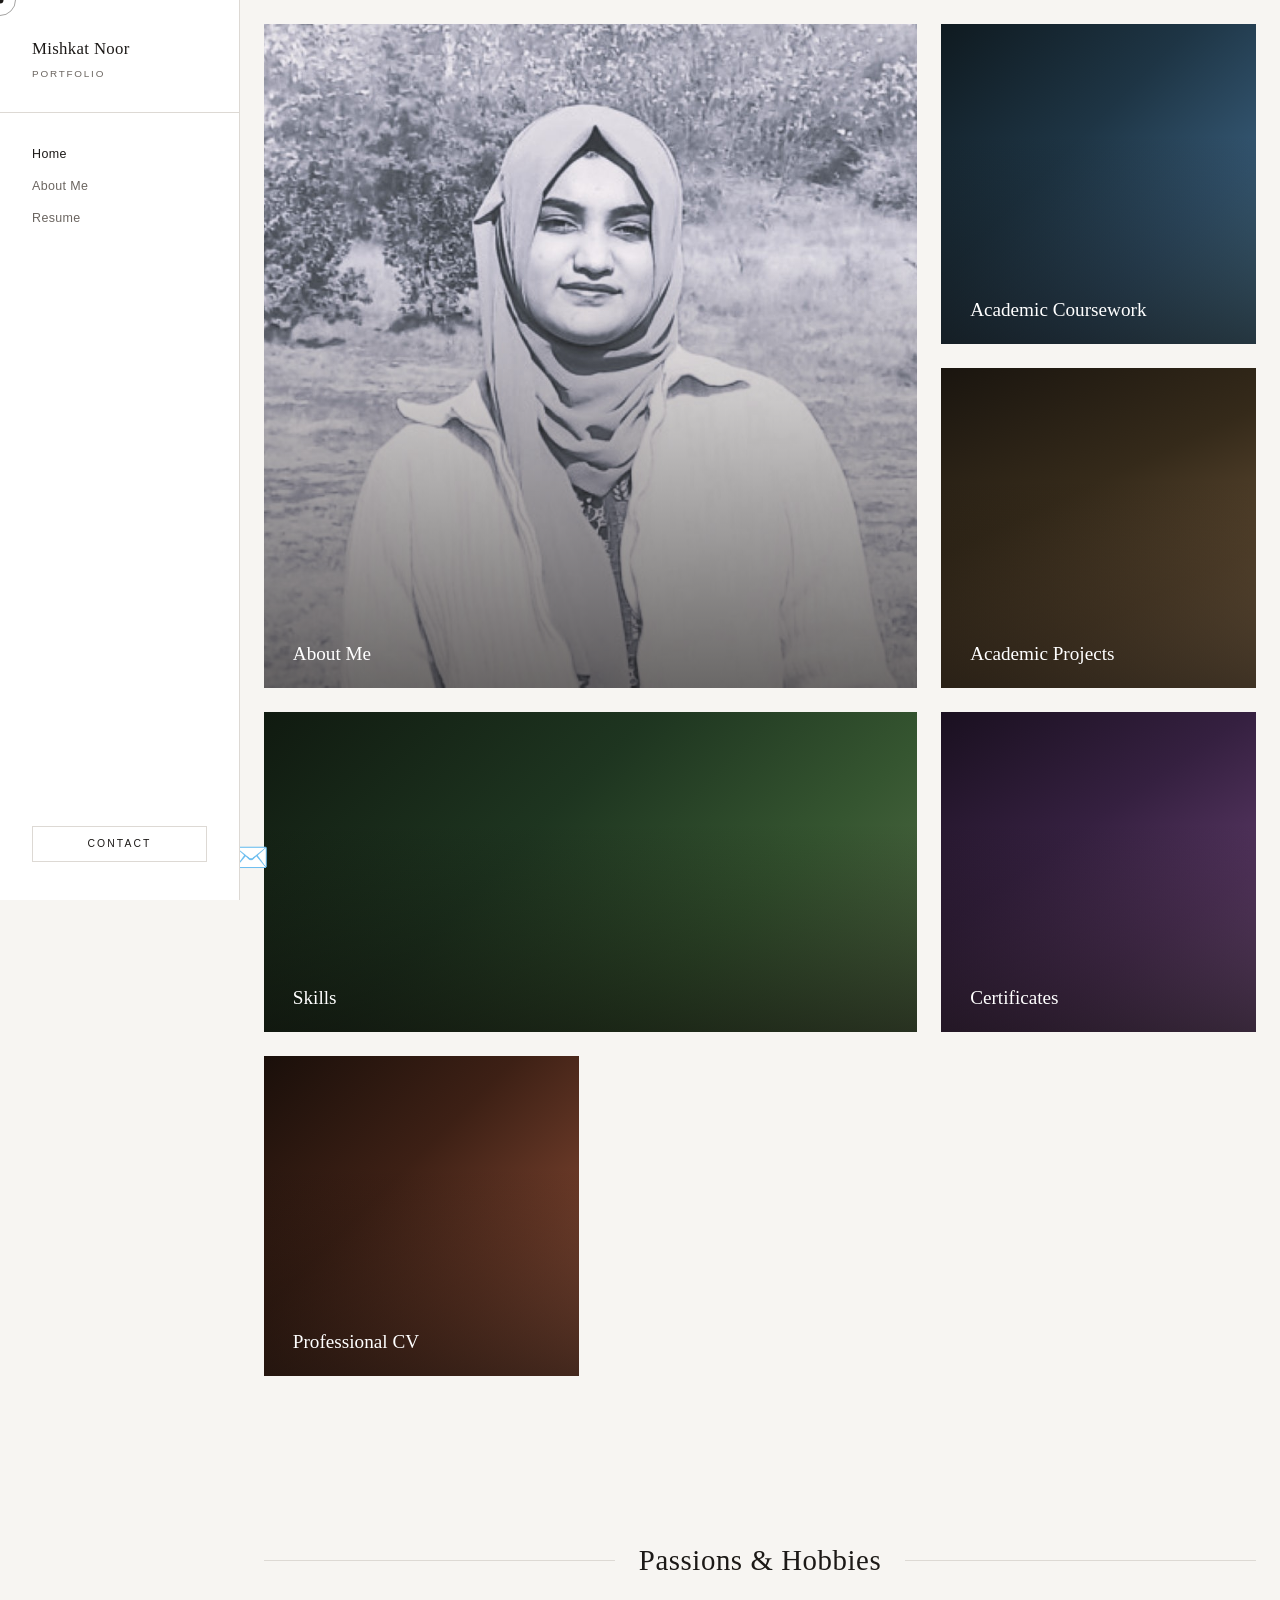
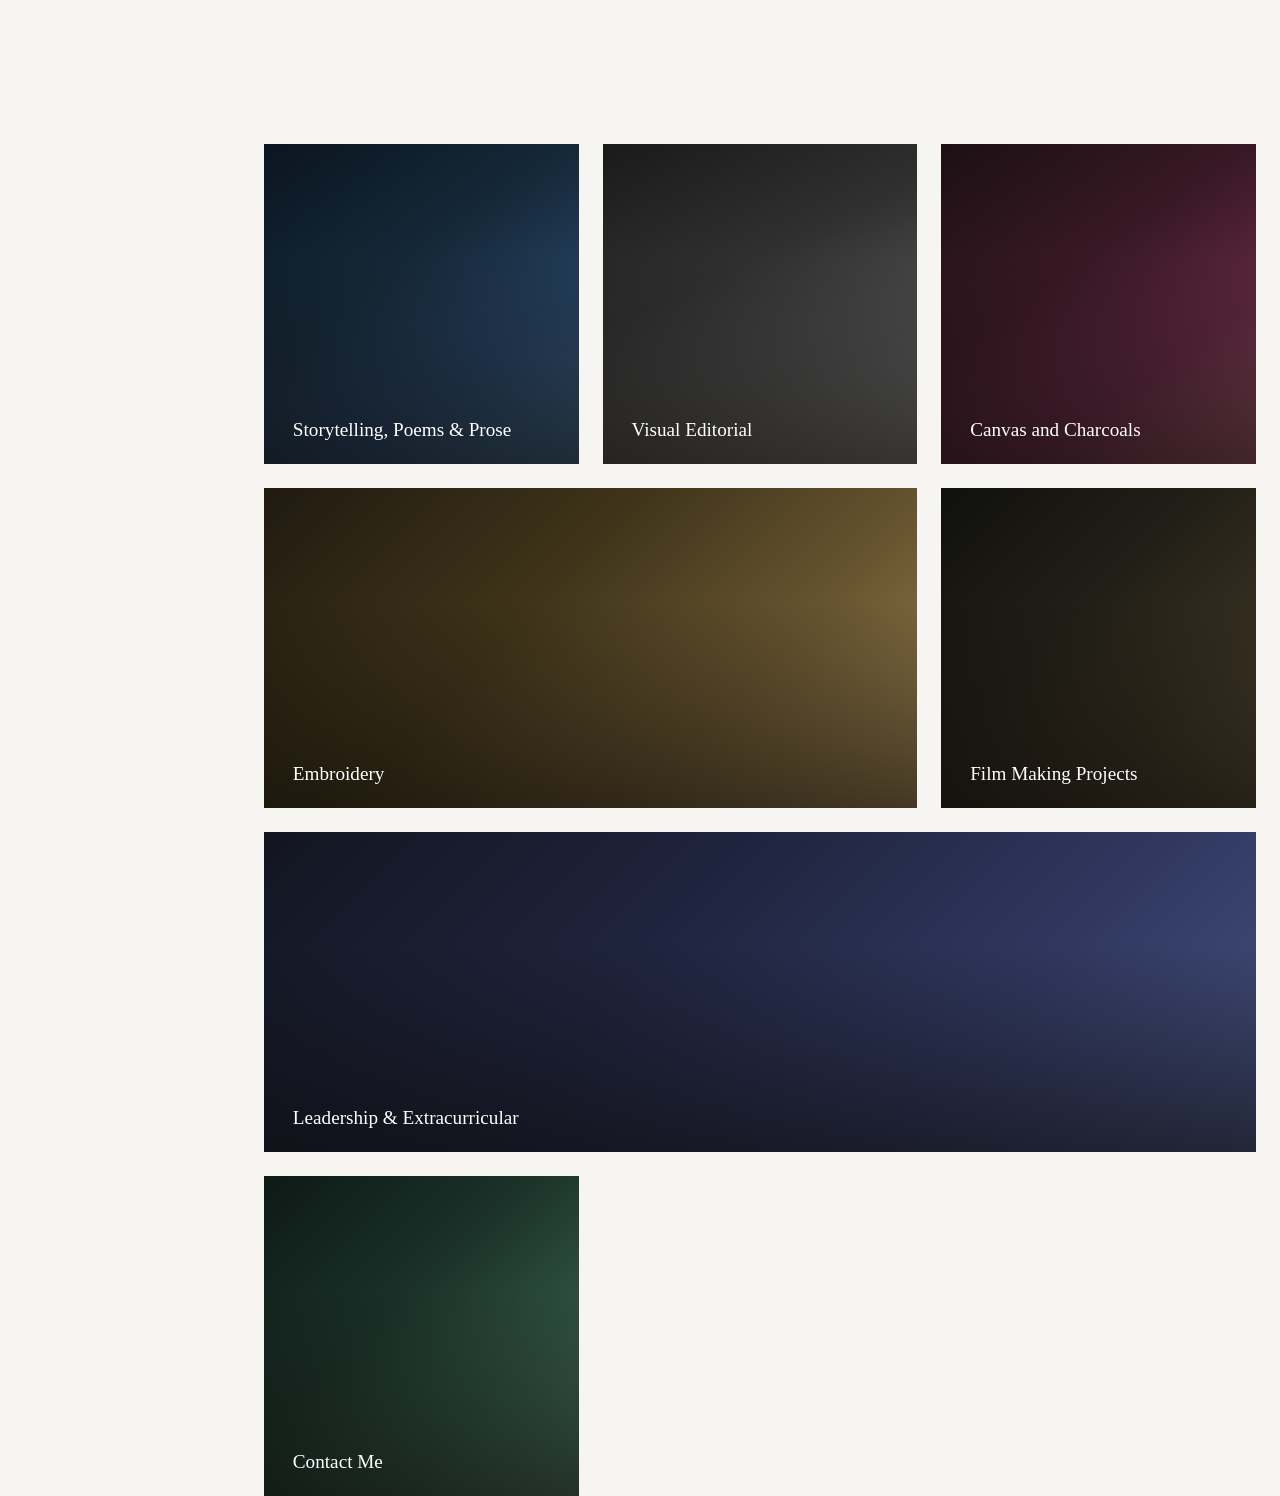
==== commit ee1aec35: "REnamed Portfolio" ====
--- a/index.html
+++ b/index.html
@@ -1,547 +1,362 @@
 <!DOCTYPE html>
 <html lang="en">
-
 <head>
-  <meta charset="UTF-8" />
-  <meta name="viewport" content="width=device-width, initial-scale=1.0" />
-  <title>Mishkat Noor — Bioinformatics @ NUST</title>
-  <meta name="description"
-    content="Portfolio of Mishkat Noor, BSc Bioinformatics student at NUST (2023-27), specialising in Neuro-Bioinformatics, AI/ML and scientific communication." />
-  <link rel="preconnect" href="https://fonts.googleapis.com" />
-  <link rel="preconnect" href="https://fonts.gstatic.com" crossorigin />
-  <link
-    href="https://fonts.googleapis.com/css2?family=Syne:wght@400;500;600;700;800&family=Playfair+Display:ital,wght@0,400;0,500;0,600;0,700;1,400;1,500&family=Inter:wght@300;400;500;600&display=swap"
-    rel="stylesheet" />
-
-  <link rel="stylesheet" href="style.css" />
-  <link rel="stylesheet" href="editorial-override.css" />
+<meta charset="UTF-8">
+<meta name="viewport" content="width=device-width, initial-scale=1.0">
+<title>Mishkat Noor — Portfolio</title>
+<link rel="preconnect" href="https://fonts.googleapis.com">
+<link href="https://fonts.googleapis.com/css2?family=Playfair+Display:ital,wght@0,400;0,500;1,400&family=Jost:wght@300;400;500&display=swap" rel="stylesheet">
+<style>
+*,*::before,*::after{box-sizing:border-box;margin:0;padding:0}
+html,body{height:100%}
+:root{
+  --sw:240px;
+  --bg:#f7f5f2;
+  --ink:#1c1917;
+  --mid:#6b6560;
+  --line:#ddd9d4;
+  --accent:#b5a48a;
+  --white:#ffffff;
+  --serif:'Playfair Display',Georgia,serif;
+  --sans:'Jost',sans-serif;
+}
+body{background:var(--bg);color:var(--ink);font-family:var(--sans);font-weight:300;display:flex;min-height:100vh;cursor:none}
+.cur-dot{width:7px;height:7px;background:var(--ink);border-radius:50%;position:fixed;z-index:9999;pointer-events:none;transform:translate(-50%,-50%)}
+.cur-ring{width:32px;height:32px;border:1px solid rgba(28,25,23,.4);border-radius:50%;position:fixed;z-index:9998;pointer-events:none;transform:translate(-50%,-50%);transition:width .3s,height .3s,border-color .3s}
+.cur-ring.big{width:56px;height:56px;border-color:var(--accent)} 
+
+/* SIDEBAR */
+.sidebar{position:fixed;top:0;left:0;width:var(--sw);height:100vh;background:var(--white);border-right:1px solid var(--line);display:flex;flex-direction:column;z-index:100;padding:2.4rem 0;overflow-y:auto}
+.sidebar-name{font-family:var(--serif);font-size:1.05rem;font-weight:500;letter-spacing:.02em;color:var(--ink);text-decoration:none;padding:0 2rem 2rem;border-bottom:1px solid var(--line);display:block;line-height:1.35}
+.sidebar-name span{display:block;font-size:.62rem;font-family:var(--sans);font-weight:400;letter-spacing:.18em;text-transform:uppercase;color:var(--mid);margin-top:.35rem}
+nav{padding:1.6rem 0;flex:1}
+nav a{display:block;padding:.55rem 2rem;font-size:.78rem;font-weight:400;letter-spacing:.03em;color:var(--mid);text-decoration:none;transition:color .25s,padding-left .25s;position:relative}
+nav a::before{content:'';position:absolute;left:0;top:50%;transform:translateY(-50%);width:0;height:1px;background:var(--accent);transition:width .3s}
+nav a:hover{color:var(--ink);padding-left:2.5rem}
+nav a:hover::before{width:1.5rem}
+nav a.active{color:var(--ink);font-weight:500}
+.sidebar-contact-btn{margin:0 2rem;display:block;text-align:center;padding:.7rem 1rem;border:1px solid var(--line);font-size:.65rem;font-weight:500;letter-spacing:.2em;text-transform:uppercase;color:var(--ink);text-decoration:none;transition:background .3s,color .3s,border-color .3s;cursor:none;background:none;font-family:var(--sans)}
+.sidebar-contact-btn:hover{background:var(--ink);color:var(--white);border-color:var(--ink)}
+
+/* MAIN */
+.main{margin-left:var(--sw);flex:1;padding:1.5rem}
+.grid{display:grid;grid-template-columns:repeat(3,1fr);grid-auto-rows:320px;gap:1.5rem}
+
+/* CARD SPANS */
+.card:nth-child(1){grid-column:span 2;grid-row:span 2}
+.card:nth-child(4){grid-column:span 2}
+.card:nth-child(7){grid-column:span 2}
+.card:nth-child(11){grid-column:span 2}
+.card:nth-child(13){grid-column:span 3}
+
+/* CARD */
+.card{position:relative;overflow:hidden;display:block;text-decoration:none;cursor:none;opacity:0;transform:translateY(20px);animation:cardIn .7s cubic-bezier(.4,0,.2,1) forwards}
+@keyframes cardIn{to{opacity:1;transform:translateY(0)}}
+.card:nth-child(1){animation-delay:.05s}.card:nth-child(2){animation-delay:.12s}.card:nth-child(3){animation-delay:.18s}.card:nth-child(4){animation-delay:.22s}.card:nth-child(5){animation-delay:.28s}.card:nth-child(6){animation-delay:.32s}.card:nth-child(7){animation-delay:.38s}.card:nth-child(8){animation-delay:.42s}.card:nth-child(9){animation-delay:.48s}.card:nth-child(10){animation-delay:.52s}.card:nth-child(11){animation-delay:.56s}.card:nth-child(12){animation-delay:.60s}.card:nth-child(13){animation-delay:.64s}
+.card-bg{position:absolute;inset:0;background-size:cover;background-position:center;transition:transform .9s cubic-bezier(.25,.46,.45,.94)}
+.card:hover .card-bg{transform:scale(1.06)}
+.card-overlay{position:absolute;inset:0;background:linear-gradient(to bottom,transparent 35%,rgba(10,8,6,.6) 100%);transition:opacity .4s}
+.card:hover .card-overlay{opacity:.88}
+.card-body{position:absolute;bottom:0;left:0;right:0;padding:1.6rem 1.8rem;transform:translateY(4px);transition:transform .4s}
+.card:hover .card-body{transform:translateY(0)}
+.card-label{font-size:.58rem;font-weight:500;letter-spacing:.24em;text-transform:uppercase;color:var(--accent);margin-bottom:.4rem;opacity:0;transform:translateY(6px);transition:opacity .35s .05s,transform .35s .05s}
+.card:hover .card-label{opacity:1;transform:translateY(0)}
+.card-title{font-family:var(--serif);font-size:clamp(1rem,1.5vw,1.45rem);font-weight:400;color:#fff;line-height:1.25}
+.card-credit{position:absolute;bottom:.6rem;right:1rem;font-size:.56rem;color:rgba(255,255,255,.3);letter-spacing:.08em;opacity:0;transition:opacity .4s}
+.card:hover .card-credit{opacity:1}
+
+/* BG GRADIENTS */
+.bg-1{background-image:url('blacked.jpg');background-size:cover;background-position:center 20%}
+.bg-2{background:linear-gradient(135deg,#0f1a20 0%,#1e3545 40%,#335570 70%,#4d7a95 100%)}
+.bg-3{background:linear-gradient(155deg,#1a150f 0%,#352a1a 40%,#5c4830 70%,#8c7050 100%)}
+.bg-4{background:linear-gradient(135deg,#101a10 0%,#1e3520 40%,#355530 70%,#557048 100%)}
+.bg-5{background:linear-gradient(145deg,#1a1020 0%,#352040 40%,#553560 70%,#7a5585 100%)}
+.bg-6{background:linear-gradient(135deg,#1a0f0a 0%,#3d2015 40%,#6b3a28 70%,#9a5840 100%)}
+.bg-7{background:linear-gradient(145deg,#0a1520 0%,#152838 40%,#254060 70%,#3d6080 100%)}
+.bg-8{background:linear-gradient(135deg,#201a10 0%,#40351a 40%,#685530 70%,#9a8050 100%)}
+.bg-9{background:linear-gradient(155deg,#1a1a1a 0%,#303030 40%,#505050 70%,#757575 100%)}
+.bg-10{background:linear-gradient(135deg,#0d1a15 0%,#1a3028 40%,#2e5040 70%,#487060 100%)}
+.bg-11{background:linear-gradient(145deg,#1c1014 0%,#381824 40%,#602840 70%,#905060 100%)}
+.bg-12{background:linear-gradient(135deg,#10100d 0%,#201e16 40%,#352e20 70%,#504530 100%)}
+.bg-13{background:linear-gradient(135deg,#121520 0%,#202540 40%,#303860 70%,#455280 100%)}
+
+/* CONTACT PANEL */
+.contact-overlay{position:fixed;inset:0;background:rgba(10,8,6,.55);z-index:500;opacity:0;pointer-events:none;transition:opacity .45s;backdrop-filter:blur(4px)}
+.contact-overlay.open{opacity:1;pointer-events:all}
+.contact-panel{position:fixed;top:0;right:0;width:480px;max-width:100%;height:100vh;background:var(--white);z-index:501;padding:3.5rem 3rem;transform:translateX(100%);transition:transform .5s cubic-bezier(.4,0,.2,1);overflow-y:auto;display:flex;flex-direction:column}
+.contact-panel.open{transform:translateX(0)}
+.contact-close{position:absolute;top:1.8rem;right:2rem;background:none;border:none;font-family:var(--sans);font-size:.62rem;letter-spacing:.2em;text-transform:uppercase;color:var(--mid);cursor:none;transition:color .3s}
+.contact-close:hover{color:var(--ink)}
+.contact-heading{font-family:var(--serif);font-size:2.2rem;font-weight:400;color:var(--ink);line-height:1.15;margin-bottom:.7rem;margin-top:.5rem}
+.contact-heading em{font-style:italic;color:var(--accent)}
+.contact-sub{font-size:.82rem;color:var(--mid);margin-bottom:2.5rem;line-height:1.7}
+.contact-form{display:flex;flex-direction:column;gap:1.8rem;flex:1}
+.f-group{position:relative}
+.f-group label{display:block;font-size:.58rem;font-weight:500;letter-spacing:.25em;text-transform:uppercase;color:var(--mid);margin-bottom:.5rem;transition:color .3s}
+.f-group:focus-within label{color:var(--ink)}
+.f-group input,.f-group textarea{width:100%;background:transparent;border:none;border-bottom:1px solid var(--line);padding:.55rem 0;font-family:var(--sans);font-size:.9rem;font-weight:300;color:var(--ink);outline:none;resize:none;transition:border-color .35s}
+.f-group input:focus,.f-group textarea:focus{border-bottom-color:var(--ink)}
+.f-line{position:absolute;bottom:0;left:0;height:1px;width:0;background:var(--ink);transition:width .5s cubic-bezier(.4,0,.2,1)}
+.f-group:focus-within .f-line{width:100%}
+.contact-send{display:inline-flex;align-items:center;gap:.8rem;background:var(--ink);color:var(--white);border:none;padding:1rem 2rem;font-family:var(--sans);font-size:.65rem;font-weight:500;letter-spacing:.22em;text-transform:uppercase;cursor:none;align-self:flex-start;position:relative;overflow:hidden;transition:color .4s}
+.contact-send::before{content:'';position:absolute;inset:0;background:var(--accent);transform:translateX(-100%);transition:transform .5s cubic-bezier(.4,0,.2,1)}
+.contact-send:hover::before{transform:translateX(0)}
+.contact-send:hover{color:var(--ink)}
+.contact-send span,.contact-send .arr{position:relative;z-index:1}
+.contact-success{display:none;font-family:var(--serif);font-size:1.3rem;color:var(--ink);text-align:center;padding:2rem 0;font-style:italic}
+
+/* HAMBURGER */
+.hamburger{display:none;position:fixed;top:1.2rem;left:1.2rem;z-index:200;background:var(--white);border:1px solid var(--line);width:38px;height:38px;align-items:center;justify-content:center;flex-direction:column;gap:5px;cursor:none;padding:9px}
+.hamburger span{display:block;width:100%;height:1px;background:var(--ink)}
+
+@media(max-width:860px){
+  body{cursor:auto}
+  .cur-dot,.cur-ring{display:none}
+  .sidebar{transform:translateX(-100%);transition:transform .4s cubic-bezier(.4,0,.2,1);z-index:300}
+  .sidebar.open{transform:translateX(0)}
+  .hamburger{display:flex}
+  .main{margin-left:0}
+  .grid{grid-template-columns:1fr 1fr;grid-auto-rows:240px}
+  .card:nth-child(1){grid-column:span 2;grid-row:span 1}
+  .card:nth-child(4){grid-column:span 1}
+  .card:nth-child(7){grid-column:span 2}
+  .card:nth-child(11){grid-column:span 1}
+  .card:nth-child(13){grid-column:span 2}
+  .contact-panel{width:100%}
+}
+@media(max-width:520px){
+  .grid{grid-template-columns:1fr;grid-auto-rows:220px}
+  .card{grid-column:span 1 !important;grid-row:span 1 !important}
+}
+</style>
 </head>
-
 <body>
 
-  <div id="progress"></div>
-
-  <!-- Arrow Up -->
-  <button class="nav-arrow hidden" id="arrow-up" aria-label="Previous page">
-    <svg width="14" height="14" viewBox="0 0 24 24" fill="none" stroke="currentColor" stroke-width="2.5">
-      <path d="M18 15l-6-6-6 6" />
-    </svg>
-  </button>
-
-  <!-- Page Dots -->
-  <div id="page-dots"></div>
-
-  <!-- Arrow Down -->
-  <button class="nav-arrow" id="arrow-down" aria-label="Next page">
-    <svg width="14" height="14" viewBox="0 0 24 24" fill="none" stroke="currentColor" stroke-width="2.5">
-      <path d="M6 9l6 6 6-6" />
-    </svg>
-  </button>
-
-  <!-- TOC Sidebar -->
-  <nav id="toc" aria-label="Table of Contents"></nav>
-
-  <!-- PAGER -->
-  <div id="pager">
-    <div id="pages-track">
-      <div id="pages-strip">
-
-        <!-- ══ PAGE 1 — HERO (Dark Editorial) ══ -->
-        <section class="page hero-page" id="p0">
-          <div class="hero-pop">
-            <!-- Gradient line top -->
-            <div class="hero-deco hero-deco-line-top"></div>
-
-            <!-- Floating circles -->
-            <div class="hero-deco hero-deco-circle hero-deco-c1"></div>
-            <div class="hero-deco hero-deco-circle hero-deco-c2"></div>
-            <div class="hero-deco hero-deco-circle hero-deco-c3"></div>
-
-            <!-- Dotted arc -->
-            <div class="hero-arc"></div>
-
-            <!-- Crosshairs -->
-            <div class="hero-crosshair hero-cross-1 fi d3"></div>
-            <div class="hero-crosshair hero-cross-2 fi d4"></div>
-
-            <!-- Spinning stars -->
-            <div class="hero-star hero-star-1 fi d3">
-              <svg viewBox="0 0 24 24" fill="none" stroke="var(--pink)" stroke-width="1.5">
-                <path d="M12 2v20M2 12h20M4.93 4.93l14.14 14.14M19.07 4.93L4.93 19.07" />
-              </svg>
-            </div>
-            <div class="hero-star hero-star-2 fi d4">
-              <svg viewBox="0 0 24 24" fill="none" stroke="var(--blue)" stroke-width="1.5">
-                <path d="M12 2v20M2 12h20M4.93 4.93l14.14 14.14M19.07 4.93L4.93 19.07" />
-              </svg>
-            </div>
-            <div class="hero-star hero-star-3 fi d5">
-              <svg viewBox="0 0 24 24" fill="none" stroke="var(--yellow)" stroke-width="1.5">
-                <path d="M12 2v20M2 12h20M4.93 4.93l14.14 14.14M19.07 4.93L4.93 19.07" />
-              </svg>
-            </div>
-
-            <!-- Pastel pills -->
-            <div class="hero-pill hero-pill-1 fi d4">Bioinformatics</div>
-            <div class="hero-pill hero-pill-2 fi d5">NUST '27</div>
-
-
-
-            <!-- Back text (filled, behind photo) -->
-            <div class="hero-text-layer hero-text-back fi-left" aria-hidden="true">
-              <span class="hero-text-line">PORTFOLIO</span>
-            </div>
-
-            <!-- Photo (middle layer) -->
-            <div class="hero-photo-wrap fi-scale d2">
-              <img src="edited.jpg" alt="Mishkat Noor" class="hero-photo-pop" />
-            </div>
-
-            <!-- Front text (outlined, in front of photo) -->
-            <div class="hero-text-layer hero-text-front fi-right d1" aria-hidden="true">
-              <span class="hero-text-line">PORTFOLIO</span>
-            </div>
-
-            <!-- Corner info -->
-            <div class="hero-corner hero-tl fi d3">Bioinformatics | Content Writing | Videography</div>
-            <div class="hero-corner hero-tr fi d3">March / 2026<br>Mishkat Noor</div>
-
-            <!-- Bottom info panels -->
-            <div class="hero-corner hero-bl fi d4">A multidisciplinary creative merging computational biology with
-              visual storytelling — currently exploring the intersection
-              of IT and life sciences at NUST, Pakistan.</div>
-            <div class="hero-corner hero-br fi d4">Driven by the synergy between code, data, and design. From genomic
-              pipelines to video narratives, crafting bridges between science and art.</div>
-
-            <div class="hero-scroll-hint fi d5">
-              <svg width="13" height="13" viewBox="0 0 24 24" fill="none" stroke="currentColor" stroke-width="2">
-                <path d="M12 5v14M5 12l7 7 7-7" />
-              </svg>
-              Scroll to explore
-            </div>
-          </div>
-        </section>
-
-        <!-- ══ PAGE 2 — PREFACE ══ -->
-        <section class="page" id="p1">
-          <div class="page-inner">
-            <span class="label fi">Preface</span>
-            <div class="binding-line fi d1"></div>
-            <h2 class="section-title fi d1">About Me</h2>
-            <div class="preface-layout" style="display: flex; gap: 4rem; align-items: center;">
-  <div style="flex: 1;"><img src="edited.jpg" alt="Editorial Portrait" style="width: 100%; object-fit: cover; filter: grayscale(100%); mix-blend-mode: multiply;" /></div>
-  <div style="flex: 1;">
-                <p class="fi d2">I'm Mishkat Noor — a sixth-semester Bioinformatics undergraduate at NUST, Pakistan. My focus exists at the convergence of neuroscience, genomics, and machine learning. Beyond research, I channel my vision into <strong>science communication</strong> and <strong>videography</strong>.</p>
-                <p class="fi d2">Whether curating genetic variants, building neural-network disease models, or producing compelling narratives, I approach my work with academic rigor and an editorial eye. True discovery is meant to be shared.</p>
-                <div class="hero-epigraph fi d3">
-                  <p>"My work is driven by the synergy between computational science and biology — bridging the gap
-                    between data and discovery."</p>
-                </div>
-                <div class="tag-wrap fi d3">
-                  <span class="tag"><span class="tag-dot"></span>Neuro-Bioinformatics</span>
-                  <span class="tag"><span class="tag-dot"></span>AI &amp; Machine Learning</span>
-                  <span class="tag"><span class="tag-dot"></span>Genomics &amp; Variants</span>
-                  <span class="tag"><span class="tag-dot"></span>Content Writing</span>
-                  <span class="tag"><span class="tag-dot"></span>Videography</span>
-                  <span class="tag"><span class="tag-dot"></span>Scientific Communication</span>
-                </div>
-                <div class="hero-cta fi d4">
-                  <button class="btn-primary" onclick="goTo(3)">
-                    <svg width="13" height="13" viewBox="0 0 24 24" fill="none" stroke="currentColor"
-                      stroke-width="2.5">
-                      <path d="M5 12h14M12 5l7 7-7 7" />
-                    </svg>
-                    Read My Work
-                  </button>
-                  <button class="btn-ghost" onclick="goTo(5)">Get in Touch</button>
-                </div>
-              </div>
-              <div class="fi d3">
-                <img src="edited.jpg" alt="Mishkat Noor" class="preface-photo" loading="lazy" />
-              </div>
-            </div>
-          </div>
-          <span class="page-num">ii</span>
-          <span class="chapter-marker">Preface</span>
-        </section>
-
-        <!-- ══ PAGE 3 — FOUNDATION ══ -->
-        <section class="page alt" id="p2">
-          <div class="page-inner scrollable">
-            <span class="label fi">The Foundation</span>
-            <div class="binding-line fi d1"></div>
-            <h2 class="section-title fi d1">Academic Coursework</h2>
-            <p class="fi d2">Currently in my <strong>6th semester</strong> of BS Bioinformatics at NUST — 36 subjects
-              completed across mathematics, life sciences, and computer science.</p>
-
-            <div class="course-columns fi d3">
-              <!-- CS & Related -->
-              <div class="course-col">
-                <div class="course-col-header">💻 Comp &amp; Related</div>
-                <ul class="course-col-list">
-                  <li>Fundamentals of Programming</li>
-                  <li>Digital Logic Design</li>
-                  <li>Object Oriented Programming</li>
-                  <li>Database Systems</li>
-                  <li>Data Structures &amp; Algorithms</li>
-                  <li>Design Analysis of Algorithms</li>
-                  <li>Artificial Intelligence</li>
-                  <li>Computer Org &amp; Assembly</li>
-                  <li>Operating Systems</li>
-                  <li>Computer Networks</li>
-                  <li>Parallel &amp; Distributed Computing</li>
-                  <li>AI &amp; Machine Learning</li>
-                  <li>Software Engineering</li>
-                  <li>Virtual Reality</li>
-                </ul>
-              </div>
-
-              <!-- Life Sciences & BI -->
-              <div class="course-col">
-                <div class="course-col-header">🧬 Life Sciences &amp; BI</div>
-                <ul class="course-col-list">
-                  <li>Chemistry</li>
-                  <li>Cell Biology</li>
-                  <li>General Genetics</li>
-                  <li>Evolutionary Biology</li>
-                  <li>Intro to Bioinformatics</li>
-                  <li>Next Gen Sequencing</li>
-                  <li>Deep Learning in Life Sci</li>
-                  <li>Special Topics in BI</li>
-                </ul>
-              </div>
-
-              <!-- Math & Stats -->
-              <div class="course-col">
-                <div class="course-col-header">📐 Maths &amp; Stats</div>
-                <ul class="course-col-list">
-                  <li>Calculus I</li>
-                  <li>Multivariable Calculus</li>
-                  <li>Linear Algebra</li>
-                  <li>Discrete Mathematics</li>
-                  <li>Probability &amp; Statistics</li>
-                </ul>
-              </div>
-
-              <!-- Allied -->
-              <div class="course-col">
-                <div class="course-col-header">📚 Allied</div>
-                <ul class="course-col-list">
-                  <li>Intro to Management</li>
-                  <li>Professional Ethics</li>
-                  <li>Principles of Accounting</li>
-                </ul>
-              </div>
-            </div>
-          </div>
-          <span class="page-num">iii</span>
-          <span class="chapter-marker">The Foundation</span>
-        </section>
-
-        <!-- ══ PAGE 4 — CHAPTERS (PROJECTS) ══ -->
-        <section class="page" id="p3">
-          <div class="page-inner scrollable">
-            <span class="label fi">Chapters I – XII</span>
-            <div class="binding-line fi d1"></div>
-            <h2 class="section-title fi d1">Major Projects</h2>
-            <ul class="compact-project-list fi d2">
-              <li class="compact-project-item" onclick="openProject(0)">
-                <div class="compact-project-num">I</div>
-                <div class="compact-project-info">
-                  <div class="compact-project-title">Parallel Cell•Cell Communication Inference using MPI</div>
-                  <div class="compact-project-meta">Bioinformatics / HPC</div>
-                </div>
-              </li>
-              <li class="compact-project-item" onclick="openProject(1)">
-                <div class="compact-project-num">II</div>
-                <div class="compact-project-info">
-                  <div class="compact-project-title">End-to-End Long-Read Variant Calling &amp; Benchmarking</div>
-                  <div class="compact-project-meta">Bioinformatics / NGS / HPC</div>
-                </div>
-              </li>
-              <li class="compact-project-item" onclick="openProject(2)">
-                <div class="compact-project-num">III</div>
-                <div class="compact-project-info">
-                  <div class="compact-project-title">VGP</div>
-                  <div class="compact-project-meta">Bioinformatics</div>
-                </div>
-              </li>
-              <li class="compact-project-item" onclick="openProject(3)">
-                <div class="compact-project-num">IV</div>
-                <div class="compact-project-info">
-                  <div class="compact-project-title">Significant Variants into VCF</div>
-                  <div class="compact-project-meta">Feb 2026 • Special Topics In Bioinformatics</div>
-                </div>
-              </li>
-              <li class="compact-project-item" onclick="openProject(4)">
-                <div class="compact-project-num">V</div>
-                <div class="compact-project-info">
-                  <div class="compact-project-title">Neuro AI • Stress-Based Disease Modelling</div>
-                  <div class="compact-project-meta">Mar 2025 • May 2025 • ML &amp; AI</div>
-                </div>
-              </li>
-              <li class="compact-project-item" onclick="openProject(5)">
-                <div class="compact-project-num">VI</div>
-                <div class="compact-project-info">
-                  <div class="compact-project-title">Similarity and Differences in Protein Sequences</div>
-                  <div class="compact-project-meta">Apr 2025 • Molecular Evolution</div>
-                </div>
-              </li>
-              <li class="compact-project-item" onclick="openProject(6)">
-                <div class="compact-project-num">VII</div>
-                <div class="compact-project-info">
-                  <div class="compact-project-title">Computational Epidemiology and Pandemic Forecasting</div>
-                  <div class="compact-project-meta">Mar 2025 • AI in Public Health</div>
-                </div>
-              </li>
-              <li class="compact-project-item" onclick="openProject(7)">
-                <div class="compact-project-num">VIII</div>
-                <div class="compact-project-info">
-                  <div class="compact-project-title">Social Media Strategy for Vestees</div>
-                  <div class="compact-project-meta">Mar 2025 • Intro to Management</div>
-                </div>
-              </li>
-              <li class="compact-project-item" onclick="openProject(8)">
-                <div class="compact-project-num">IX</div>
-                <div class="compact-project-info">
-                  <div class="compact-project-title">Literature Report on Reactome</div>
-                  <div class="compact-project-meta">May 2025 • Bioinformatics Tools &amp; Databases</div>
-                </div>
-              </li>
-              <li class="compact-project-item" onclick="openProject(9)">
-                <div class="compact-project-num">X</div>
-                <div class="compact-project-info">
-                  <div class="compact-project-title">Molecular Modelling of Axonal Lipid Membrane using Charmm-GUI</div>
-                  <div class="compact-project-meta">Feb 2024 • Computational Cell Biology</div>
-                </div>
-              </li>
-            </ul>
-          </div>
-          <span class="page-num">iv</span>
-          <span class="chapter-marker">Projects</span>
-        </section>
-
-        <!-- ══ PAGE 5 — SKILLS ══ -->
-        <section class="page alt" id="p4">
-          <div class="page-inner scrollable">
-            <span class="label fi">The Toolset</span>
-            <div class="binding-line fi d1"></div>
-            <h2 class="section-title fi d1">Skills &amp; Technologies</h2>
-            <p class="fi d2">A cross-disciplinary breakdown of competencies gained across computation, genomics,
-              predictive and structural modeling.</p>
-
-            <div class="course-columns fi d3" style="margin-top: 2rem;">
-              <!-- Bioinformatics & Genomics -->
-              <div class="course-col">
-                <div class="course-col-header">🧬 Bioinformatics</div>
-                <ul class="course-col-list">
-                  <li>Sequence Alignment (Global/Local)</li>
-                  <li>Multiple Sequence Alignment</li>
-                  <li>Phylogenetics</li>
-                  <li>Genome Assembly</li>
-                  <li>Variant Calling</li>
-                  <li>Gene Expression Analysis</li>
-                  <li>Structural Bioinformatics</li>
-                  <li>Comparative Genomics</li>
-                  <li style="margin-top: 5px; color: var(--ink); font-weight: 500;">Tools:</li>
-                  <li>BLAST, Clustal Omega, MUSCLE, MAFFT</li>
-                  <li>Hifiasm, Meryl, Bowtie, BWA</li>
-                  <li>SAMtools, GATK</li>
-                </ul>
-              </div>
-
-              <!-- AI & Machine Learning -->
-              <div class="course-col">
-                <div class="course-col-header">🧠 AI &amp; Data Science</div>
-                <ul class="course-col-list">
-                  <li>Stats: Prob, Hypothesis Testing, Variance</li>
-                  <li>ML: Regression, Trees, RF, K-Means</li>
-                  <li>Neural Networks (ANN)</li>
-                  <li>Model Evaluation metrics</li>
-                  <li>Data Cleaning &amp; Feature Eng</li>
-                  <li>Data Visualization</li>
-                  <li>Working with Large Datasets</li>
-                  <li style="margin-top: 5px; color: var(--ink); font-weight: 500;">Libraries &amp; Frameworks:</li>
-                  <li>NumPy, Pandas, Matplotlib, Seaborn</li>
-                  <li>Scikit-learn, TensorFlow / PyTorch</li>
-                </ul>
-              </div>
-
-              <!-- Dev & Systems -->
-              <div class="course-col">
-                <div class="course-col-header">💻 Programming &amp; Cloud</div>
-                <ul class="course-col-list">
-                  <li>Languages: Python, R, Java, C</li>
-                  <li>Advanced: APIs, Web Scraping, Flask</li>
-                  <li>Systems: Debugging, RTOS</li>
-                  <li style="margin-top: 5px; color: var(--ink); font-weight: 500;">Environment &amp; DevOps:</li>
-                  <li>Linux &amp; Bash Scripting</li>
-                  <li>Git &amp; GitHub</li>
-                  <li>Docker</li>
-                  <li>Cloud (AWS)</li>
-                  <li>Conda &amp; Virtual Environments</li>
-                </ul>
-              </div>
-
-              <!-- Digital Logic & Core -->
-              <div class="course-col">
-                <div class="course-col-header">📚 Allied Subjects</div>
-                <ul class="course-col-list">
-                  <li>Management</li>
-                  <li>Engineering Accounting &amp; Finance</li>
-                  <li>Documenting &amp; Record Keeping</li>
-                  <li>Article Writing</li>
-                  <li>Ethics in Bioinformatics</li>
-                </ul>
-              </div>
-            </div>
-          </div>
-          <span class="page-num">v</span>
-          <span class="chapter-marker">Skills</span>
-        </section>
-
-        <!-- ══ PAGE 6 — APPENDICES ══ -->
-        <section class="page" id="p5">
-          <div class="page-inner">
-            <span class="label fi">Appendices</span>
-            <div class="binding-line fi d1"></div>
-            <h2 class="section-title fi d1">Other Work &amp; Certifications</h2>
-            <div class="appendix-grid fi d2" style="display: grid; grid-template-columns: minmax(0, 1.5fr) 1fr; gap: 3rem; align-items: start;">
-  <div class="collage-layer" style="position: relative; height: 300px; width: 100%;">
-    <img src="edited.jpg" style="position: absolute; top: 0; left: 0; width: 60%; filter: grayscale(100%); object-fit: cover; border: 1px solid var(--ink); z-index: 2;" />
-    <img src="edited.jpg" style="position: absolute; bottom: -20px; right: 10%; width: 50%; opacity: 0.8; filter: sepia(100%) hue-rotate(330deg); z-index: 1;" />
-    <div style="position: absolute; top: 30%; right: 0; font-family: var(--serif); font-size: 2.5rem; font-style: italic; color: var(--pink); z-index: 3;">Beyond Code</div>
+<div class="cur-dot" id="curDot"></div>
+<div class="cur-ring" id="curRing"></div>
+
+<button class="hamburger" id="hamburger" onclick="toggleSidebar()">
+  <span></span><span></span><span></span>
+</button>
+
+<!-- SIDEBAR -->
+<aside class="sidebar" id="sidebar">
+  <a class="sidebar-name" href="#">
+    Mishkat Noor
+    <span>Portfolio</span>
+  </a>
+  <nav>
+    <a href="portfolio.html" class="active">Home</a>
+    <a href="about-me.html">About Me</a>
+    <a href="resume.html">Resume</a>
+  </nav>
+  <button class="sidebar-contact-btn" onclick="openContact()">Contact</button>
+</aside>
+
+<!-- MAIN GRID -->
+<main class="main">
+  <div class="grid">
+
+    <a class="card" href="about-me-card.html">
+      <div class="card-bg bg-1"></div>
+      <div class="card-overlay"></div>
+      <div class="card-body">
+        <p class="card-label">Featured</p>
+        <h2 class="card-title">About Me</h2>
+      </div>
+    </a>
+
+    <a class="card" href="academic-coursework.html">
+      <div class="card-bg bg-2"></div>
+      <div class="card-overlay"></div>
+      <div class="card-body">
+        <p class="card-label">Video</p>
+        <h2 class="card-title">Academic Coursework</h2>
+      </div>
+    </a>
+
+    <a class="card" href="academic-projects.html">
+      <div class="card-bg bg-3"></div>
+      <div class="card-overlay"></div>
+      <div class="card-body">
+        <p class="card-label">Work</p>
+        <h2 class="card-title">Academic Projects</h2>
+      </div>
+      <div class="card-credit">Expertise: Nextflow, SLURM, Singularity, Deep Learning</div>
+    </a>
+
+    <a class="card" href="skills.html">
+      <div class="card-bg bg-4"></div>
+      <div class="card-overlay"></div>
+      <div class="card-body">
+        <p class="card-label">Speaking</p>
+        <h2 class="card-title">Skills</h2>
+      </div>
+    </a>
+
+    <a class="card" href="certificates.html">
+      <div class="card-bg bg-5"></div>
+      <div class="card-overlay"></div>
+      <div class="card-body">
+        <p class="card-label">Booking</p>
+        <h2 class="card-title">Certificates</h2>
+      </div>
+    </a>
+
+    <a class="card" href="resume.html">
+      <div class="card-bg bg-6"></div>
+      <div class="card-overlay"></div>
+      <div class="card-body">
+        <p class="card-label">Writing</p>
+        <h2 class="card-title">Professional CV</h2>
+      </div>
+    </a>
+
+    <!-- PASSIONS AND HOBBIES SECTION HEADING -->
+    <div style="grid-column: span 3; padding: 2rem 0; display: flex; align-items: center; gap: 1.5rem;">
+      <div style="flex: 1; height: 1px; background: var(--line);"></div>
+      <h2 style="font-family: var(--serif); font-size: 1.8rem; font-weight: 400; color: var(--ink); white-space: nowrap; letter-spacing: .02em;">Passions & Hobbies</h2>
+      <div style="flex: 1; height: 1px; background: var(--line);"></div>
+    </div>
+
+    <!-- STORY-TELLING (WRITING PORTFOLIO) -->
+    <a class="card" href="storytelling.html">
+      <div class="card-bg bg-7"></div>
+      <div class="card-overlay"></div>
+      <div class="card-body">
+        <p class="card-label">Writing</p>
+        <h2 class="card-title">Storytelling, Poems & Prose</h2>
+      </div>
+    </a>
+
+    <!-- VISUAL EDITORIAL -->
+    <a class="card" href="visual-editorial.html">
+      <div class="card-bg bg-9"></div>
+      <div class="card-overlay"></div>
+      <div class="card-body">
+        <h2 class="card-title">Visual Editorial</h2>
+      </div>
+    </a>
+
+    <!-- CANVAS AND CHARCOALS -->
+    <a class="card" href="#">
+      <div class="card-bg bg-11"></div>
+      <div class="card-overlay"></div>
+      <div class="card-body">
+        <p class="card-label">Digital</p>
+        <h2 class="card-title">Canvas and Charcoals</h2>
+      </div>
+    </a>
+
+    <!-- EMBROIDERY -->
+    <a class="card" href="#">
+      <div class="card-bg bg-8"></div>
+      <div class="card-overlay"></div>
+      <div class="card-body">
+        <p class="card-label">Press</p>
+        <h2 class="card-title">Embroidery</h2>
+      </div>
+    </a>
+
+    <!-- FILM MAKING -->
+    <a class="card" href="filmmaking.html">
+      <div class="card-bg bg-12"></div>
+      <div class="card-overlay"></div>
+      <div class="card-body">
+        <p class="card-label">Film</p>
+        <h2 class="card-title">Film Making Projects</h2>
+      </div>
+    </a>
+
+    <!-- LEADERSHIP & EXTRACURRICULAR -->
+    <a class="card" href="#">
+      <div class="card-bg bg-13"></div>
+      <div class="card-overlay"></div>
+      <div class="card-body">
+        <p class="card-label">Document</p>
+        <h2 class="card-title">Leadership & Extracurricular</h2>
+      </div>
+    </a>
+
+    <!-- CONTACT ME - END OF ALL CARDS -->
+    <a class="card" href="#">
+      <div class="card-bg bg-10"></div>
+      <div class="card-overlay"></div>
+      <div class="card-body">
+        <p class="card-label">Connect</p>
+        <h2 class="card-title">Contact Me</h2>
+      </div>
+      <div style="position: absolute; bottom: 1.6rem; left: 1.8rem; right: 1.8rem; display: flex; gap: 1.5rem; justify-content: flex-start;">
+        <a href="https://instagram.com" target="_blank" style="color: #fff; font-size: 1.8rem; text-decoration: none; transition: transform 0.3s;">📷</a>
+        <a href="https://linkedin.com" target="_blank" style="color: #fff; font-size: 1.8rem; text-decoration: none; transition: transform 0.3s;">💼</a>
+        <a href="https://github.com" target="_blank" style="color: #fff; font-size: 1.8rem; text-decoration: none; transition: transform 0.3s;">💻</a>
+        <a href="mailto:mnoor.bsbi23sines@student.nust.edu.pk" style="color: #fff; font-size: 1.8rem; text-decoration: none; transition: transform 0.3s;">✉️</a>
+      </div>
+    </a>
+
   </div>
-              <div>
-                <div class="appendix-section-title">Select Works</div>
-                <ul class="appendix-list">
-                  <li><span><strong>Cambridge Analytica Ethics Study</strong> — Critical analysis of data-privacy ethics
-                      and algorithmic accountability in political campaigns.</span></li>
-                  <li><span><strong>Verstees Strategy</strong> — Strategic computational analysis examining applied
-                      decision science methods.</span></li>
-                  <li><span><strong>Virtual Doctor App</strong> — AI-assisted symptom checker and triage tool to improve
-                      healthcare accessibility.</span></li>
-                </ul>
-              </div>
-              <div>
-                <div class="appendix-section-title">Certifications</div>
-                <div class="cert-item">
-                  <div class="cert-icon">
-                    <svg width="13" height="13" viewBox="0 0 24 24" fill="none" stroke="currentColor"
-                      stroke-width="2.5">
-                      <path
-                        d="M12 2l3.09 6.26L22 9.27l-5 4.87 1.18 6.88L12 17.77l-6.18 3.25L7 14.14 2 9.27l6.91-1.01L12 2z" />
-                    </svg>
-                  </div>
-                  <div>
-                    <div class="cert-name">AWS Cloud Practitioner</div>
-                    <div style="font-size:.72rem;color:var(--ink-muted);margin-top:2px;">Amazon Web Services</div>
-                  </div>
-                </div>
-                <div class="cert-item">
-                  <div class="cert-icon">
-                    <svg width="13" height="13" viewBox="0 0 24 24" fill="none" stroke="currentColor"
-                      stroke-width="2.5">
-                      <path
-                        d="M12 2l3.09 6.26L22 9.27l-5 4.87 1.18 6.88L12 17.77l-6.18 3.25L7 14.14 2 9.27l6.91-1.01L12 2z" />
-                    </svg>
-                  </div>
-                  <div>
-                    <div class="cert-name">GitOps Fundamentals</div>
-                    <div style="font-size:.72rem;color:var(--ink-muted);margin-top:2px;">CI/CD &amp; Infrastructure as
-                      Code</div>
-                  </div>
-                </div>
-              </div>
-            </div>
-          </div>
-          <span class="page-num">vi</span>
-          <span class="chapter-marker">Appendices</span>
-        </section>
-
-        <!-- ══ PAGE 7 — AFTERWORD ══ -->
-        <section class="page alt" id="p6">
-          <div class="page-inner">
-            <span class="label fi">Afterword</span>
-            <div class="binding-line fi d1"></div>
-            <h2 class="section-title fi d1">Leadership &amp; Contact</h2>
-            <div class="leadership-list fi d2">
-              <div class="leadership-item">
-                <div class="role-icon">
-                  <svg width="14" height="14" viewBox="0 0 24 24" fill="none" stroke="currentColor" stroke-width="2.5">
-                    <path d="M17 21v-2a4 4 0 0 0-4-4H5a4 4 0 0 0-4 4v2" />
-                    <circle cx="9" cy="7" r="4" />
-                    <path d="M23 21v-2a4 4 0 0 0-3-3.87" />
-                    <path d="M16 3.13a4 4 0 0 1 0 7.75" />
-                  </svg>
-                </div>
-                <div>
-                  <div class="role-title">Deputy Director — Social Media Management</div>
-                  <div class="role-org">NUST Science &amp; Venture Society (NSVS)</div>
-                </div>
-              </div>
-              <div class="leadership-item">
-                <div class="role-icon">
-                  <svg width="14" height="14" viewBox="0 0 24 24" fill="none" stroke="currentColor" stroke-width="2.5">
-                    <path d="M14 2H6a2 2 0 0 0-2 2v16a2 2 0 0 0 2 2h12a2 2 0 0 0 2-2V8z" />
-                    <polyline points="14 2 14 8 20 8" />
-                  </svg>
-                </div>
-                <div>
-                  <div class="role-title">Press Secretary</div>
-                  <div class="role-org">NUST Quiz Club</div>
-                </div>
-              </div>
-            </div>
-            <div class="contact-section fi d3">
-              <h3 class="chapter-title">Get in Touch</h3>
-              <div class="contact-grid">
-                <div class="contact-row">
-                  <div class="contact-icon">
-                    <svg width="14" height="14" viewBox="0 0 24 24" fill="none" stroke="currentColor" stroke-width="2">
-                      <path
-                        d="M22 16.92v3a2 2 0 0 1-2.18 2 19.79 19.79 0 0 1-8.63-3.07A19.5 19.5 0 0 1 4.69 12 19.79 19.79 0 0 1 1.61 3.18 2 2 0 0 1 3.6 1h3a2 2 0 0 1 2 1.72c.127.96.361 1.903.7 2.81a2 2 0 0 1-.45 2.11L7.91 8.51a16 16 0 0 0 6 6l.93-.93a2 2 0 0 1 2.11-.45c.907.339 1.85.573 2.81.7A2 2 0 0 1 21.72 16l.2.92z" />
-                    </svg>
-                  </div>
-                  <a href="tel:+923417789421">+(92) 341 7789421</a>
-                </div>
-                <div class="contact-row">
-                  <div class="contact-icon">
-                    <svg width="14" height="14" viewBox="0 0 24 24" fill="none" stroke="currentColor" stroke-width="2">
-                      <path d="M4 4h16c1.1 0 2 .9 2 2v12c0 1.1-.9 2-2 2H4c-1.1 0-2-.9-2-2V6c0-1.1.9-2 2-2z" />
-                      <polyline points="22,6 12,13 2,6" />
-                    </svg>
-                  </div>
-                  <a href="mailto:mnoor.bsbi23sines@student.nust.edu.pk"
-                    style="word-break:break-all;">mnoor.bsbi23sines@student.nust.edu.pk</a>
-                </div>
-              </div>
-            </div>
-            <p class="closing-note fi d4">"Science, at its best, is the most beautiful conversation humanity has ever
-              had."</p>
-          </div>
-          <span class="page-num">vii</span>
-          <span class="chapter-marker">Afterword</span>
-        </section>
-
-      </div><!-- /pages-strip -->
-    </div><!-- /pages-track -->
-  </div><!-- /pager -->
-
-  <!-- Project Modal -->
-  <div id="project-modal" class="project-modal">
-    <button class="modal-close-btn" onclick="closeProject()">
-      <svg width="18" height="18" viewBox="0 0 24 24" fill="none" stroke="currentColor" stroke-width="2">
-        <path d="M19 12H5M12 19l-7-7 7-7" />
-      </svg>
-      Back to Projects
+</main>
+
+<!-- CONTACT PANEL -->
+<div class="contact-overlay" id="contactOverlay" onclick="closeContact()"></div>
+<div class="contact-panel" id="contactPanel">
+  <button class="contact-close" onclick="closeContact()">&#10005; &nbsp;Close</button>
+  <h2 class="contact-heading">Let's<br><em>talk.</em></h2>
+  <p class="contact-sub">I'm Mishkat Noor, a BS Bioinformatics student at NUST with expertise in NGS, genome assembly, and AI/ML in bioinformatics. Feel free to reach out using the form below or contact me directly at mnoor.bsbi23sines@student.nust.edu.pk or +(92) 341-7789421.</p>
+  <form class="contact-form" id="contactForm" onsubmit="submitContact(event)">
+    <div class="f-group">
+      <label>Name *</label>
+      <input type="text" placeholder="Your full name" required>
+      <div class="f-line"></div>
+    </div>
+    <div class="f-group">
+      <label>Email *</label>
+      <input type="email" placeholder="mnoor.bsbi23sines@student.nust.edu.pk" required>
+      <div class="f-line"></div>
+    </div>
+    <div class="f-group">
+      <label>Message *</label>
+      <textarea rows="5" placeholder="What would you like to say?" required></textarea>
+      <div class="f-line"></div>
+    </div>
+    <button type="submit" class="contact-send">
+      <span>Send</span>
+      <span class="arr">&#8594;</span>
     </button>
-    <div id="project-modal-content" class="modal-content-wrap"></div>
-  </div>
-
-  <script src="app.js" defer></script>
-
+  </form>
+  <div class="contact-success" id="contactSuccess">Message successfully sent! &#10003;</div>
+</div>
+
+<script>
+// CURSOR
+const dot=document.getElementById('curDot'),ring=document.getElementById('curRing');
+let mx=0,my=0,rx=0,ry=0;
+document.addEventListener('mousemove',e=>{mx=e.clientX;my=e.clientY;dot.style.left=mx+'px';dot.style.top=my+'px'});
+(function loop(){rx+=(mx-rx)*.1;ry+=(my-ry)*.1;ring.style.left=rx+'px';ring.style.top=ry+'px';requestAnimationFrame(loop)})();
+document.querySelectorAll('a,button,.card').forEach(el=>{
+  el.addEventListener('mouseenter',()=>ring.classList.add('big'));
+  el.addEventListener('mouseleave',()=>ring.classList.remove('big'));
+});
+
+// CONTACT
+function openContact(){document.getElementById('contactOverlay').classList.add('open');document.getElementById('contactPanel').classList.add('open');document.body.style.overflow='hidden'}
+function closeContact(){document.getElementById('contactOverlay').classList.remove('open');document.getElementById('contactPanel').classList.remove('open');document.body.style.overflow=''}
+function submitContact(e){
+  e.preventDefault();
+  document.getElementById('contactForm').style.display='none';
+  document.getElementById('contactSuccess').style.display='block';
+  setTimeout(()=>{document.getElementById('contactForm').style.display='flex';document.getElementById('contactSuccess').style.display='none';document.getElementById('contactForm').reset();closeContact()},3000);
+}
+
+// MOBILE
+function toggleSidebar(){document.getElementById('sidebar').classList.toggle('open')}
+document.querySelectorAll('nav a').forEach(a=>{
+  a.addEventListener('click',function(){
+    document.querySelectorAll('nav a').forEach(x=>x.classList.remove('active'));
+    this.classList.add('active');
+    document.getElementById('sidebar').classList.remove('open');
+  });
+});
+</script>
 </body>
-
 </html>
-
